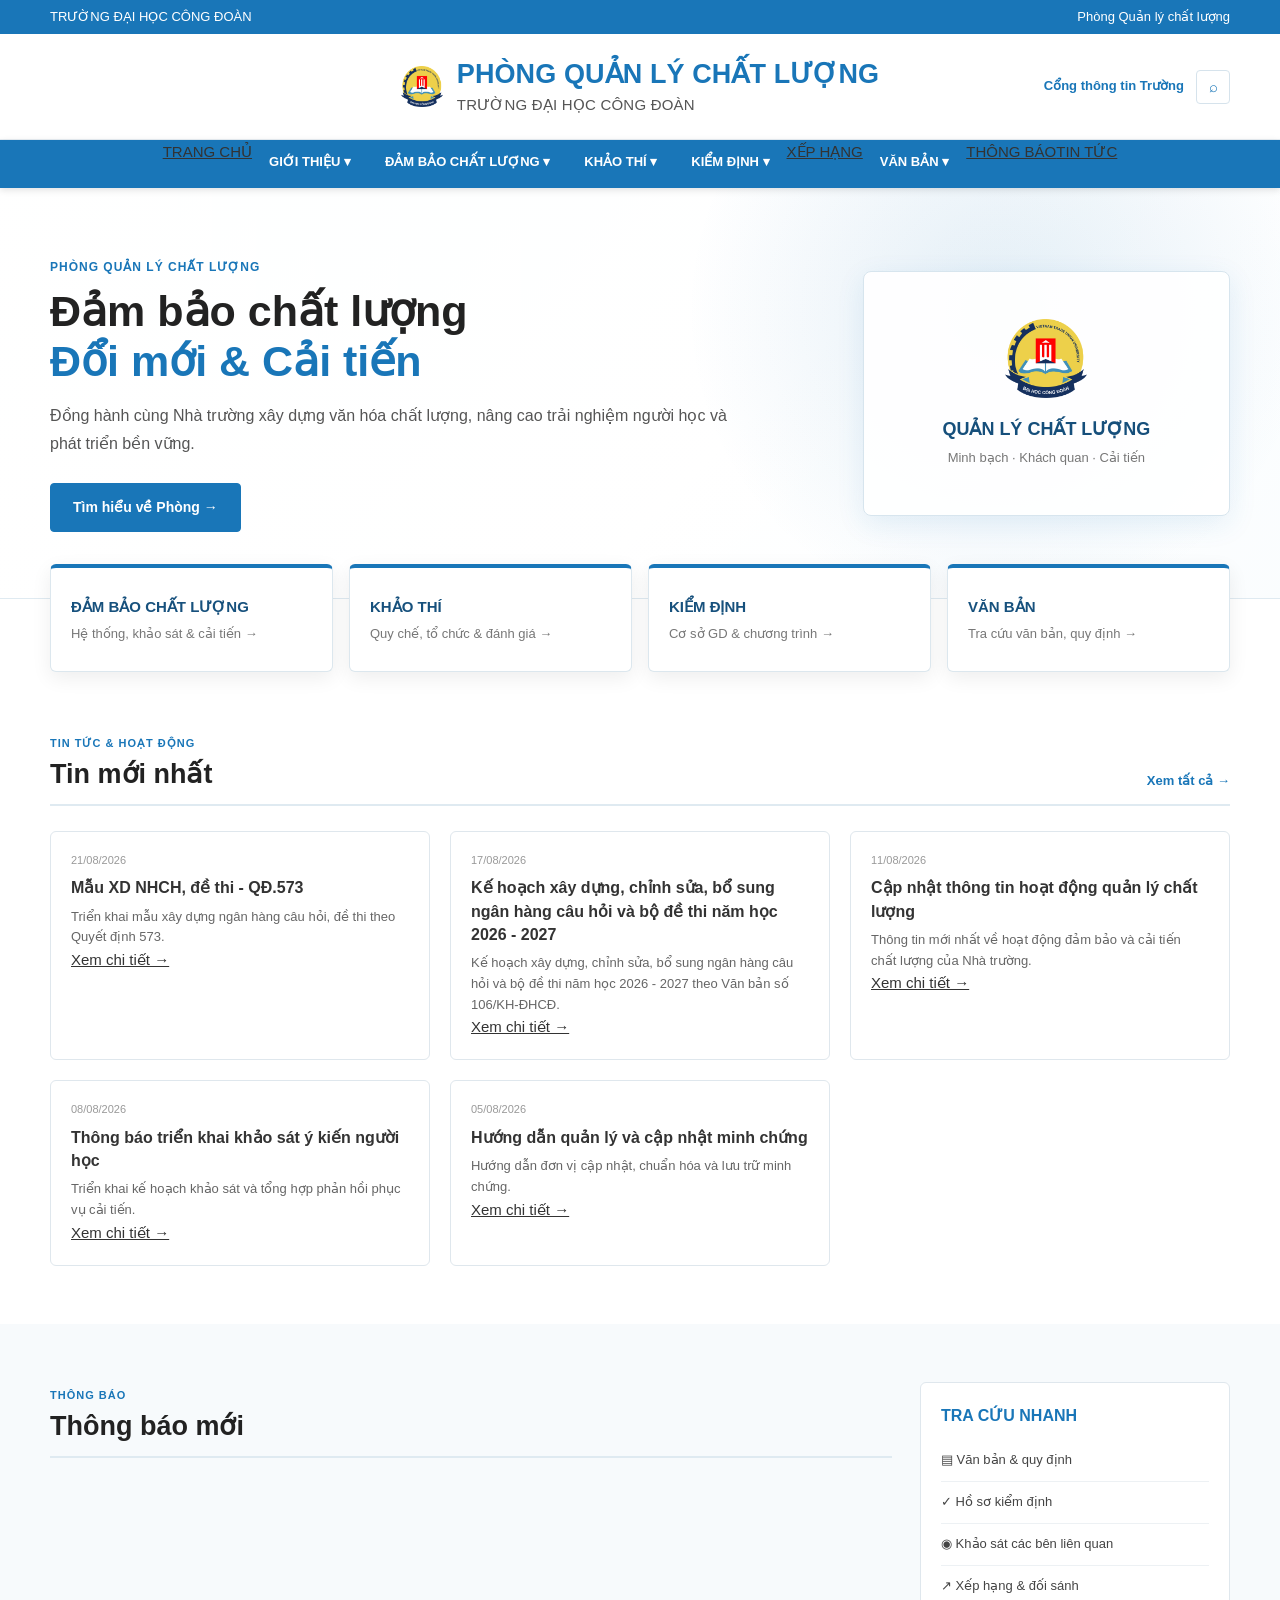
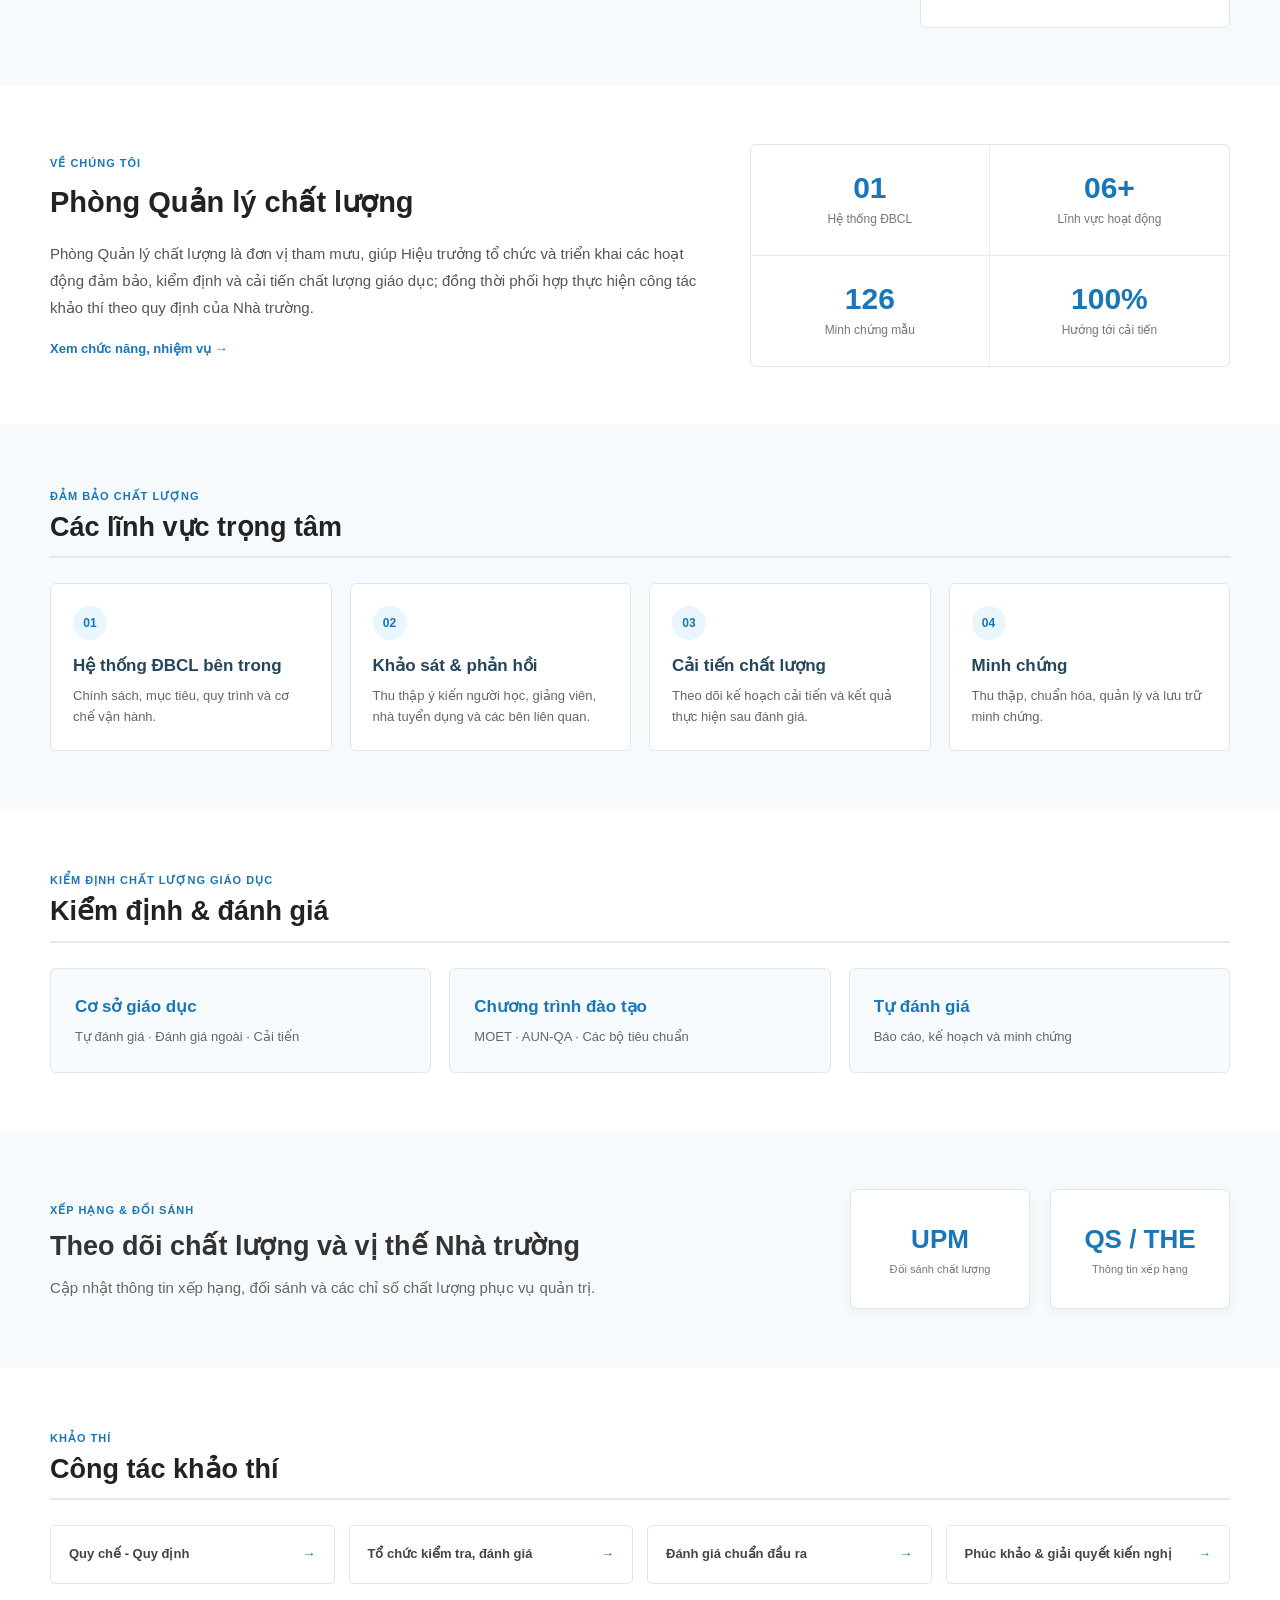
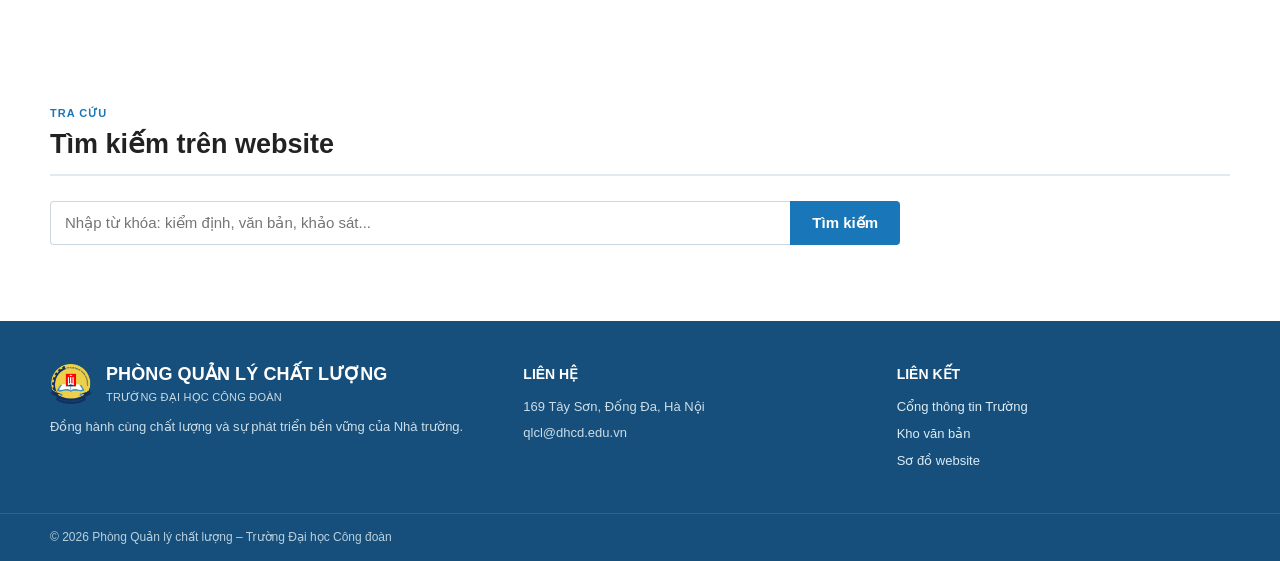
==== index.html @ c247c39a "Hoan thien giao dien QLCL" ====
<!DOCTYPE html>
<html lang="vi">
<head>
<meta charset="UTF-8">
<meta name="viewport" content="width=device-width,initial-scale=1.0">

<title>Phòng Quản lý chất lượng - Trường Đại học Công đoàn</title>

<link rel="stylesheet" href="style.css">
</head>

<body>

<!-- TOP BAR -->
<div class="topbar">
    <div class="container topbar-inner">
        <span>TRƯỜNG ĐẠI HỌC CÔNG ĐOÀN</span>
        <span>Phòng Quản lý chất lượng</span>
    </div>
</div>


<!-- HEADER -->
<header class="site-header">

    <div class="container header-inner">

        <a class="brand" href="index.html">

            <img
                class="brand-logo"
                src="assets/logo-truong-dai-hoc-cong-doan.webp"
                alt="Logo Trường Đại học Công đoàn"
            >

            <div class="brand-text">
                <strong>PHÒNG QUẢN LÝ CHẤT LƯỢNG</strong>
                <small>TRƯỜNG ĐẠI HỌC CÔNG ĐOÀN</small>
            </div>

        </a>

        <div class="header-tools">

            <a href="https://dhcd.edu.vn">
                Cổng thông tin Trường
            </a>

            <button id="searchBtn" aria-label="Tìm kiếm">
                ⌕
            </button>

        </div>

    </div>

</header>


<!-- MENU -->
<nav class="main-nav">

    <div class="container nav-inner">

        <a class="active" href="index.html">
            TRANG CHỦ
        </a>


        <div class="dropdown">

            <a>
                GIỚI THIỆU ▾
            </a>

            <div class="dropdown-menu">

                <a href="#gioi-thieu">
                    Giới thiệu chung
                </a>

                <a href="#gioi-thieu">
                    Chức năng, nhiệm vụ
                </a>

                <a href="#gioi-thieu">
                    Cơ cấu tổ chức
                </a>

            </div>

        </div>


        <div class="dropdown">

            <a>
                ĐẢM BẢO CHẤT LƯỢNG ▾
            </a>

            <div class="dropdown-menu">

                <a href="#dbcl">
                    Hệ thống ĐBCL bên trong
                </a>

                <a href="#dbcl">
                    Chính sách chất lượng
                </a>

                <a href="#dbcl">
                    Khảo sát
                </a>

                <a href="#dbcl">
                    Cải tiến chất lượng
                </a>

            </div>

        </div>


        <div class="dropdown">

            <a>
                KHẢO THÍ ▾
            </a>

            <div class="dropdown-menu">

                <a href="#khaothi">
                    Quy chế - Quy định
                </a>

                <a href="#khaothi">
                    Tổ chức thi
                </a>

                <a href="#khaothi">
                    Phúc khảo
                </a>

            </div>

        </div>


        <div class="dropdown">

            <a>
                KIỂM ĐỊNH ▾
            </a>

            <div class="dropdown-menu">

                <a href="#kiem-dinh">
                    Kiểm định cơ sở giáo dục
                </a>

                <a href="#kiem-dinh">
                    Kiểm định CTĐT
                </a>

                <a href="#kiem-dinh">
                    Tự đánh giá
                </a>

                <a href="#kiem-dinh">
                    Đánh giá ngoài
                </a>

            </div>

        </div>


        <a href="#xep-hang">
            XẾP HẠNG
        </a>


        <div class="dropdown">

            <a>
                VĂN BẢN ▾
            </a>

            <div class="dropdown-menu">

                <a href="van-ban.html">
                    Văn bản pháp luật
                </a>

                <a href="van-ban.html">
                    Quy định - Quy trình
                </a>

                <a href="van-ban.html">
                    Biểu mẫu - Hướng dẫn
                </a>

            </div>

        </div>


        <a href="#thong-bao">
            THÔNG BÁO
        </a>


        <a href="#tin-tuc">
            TIN TỨC
        </a>

    </div>

</nav>


<!-- HERO -->
<section class="hero">

    <div class="container hero-inner">

        <div>

            <div class="crumb">
                PHÒNG QUẢN LÝ CHẤT LƯỢNG
            </div>

            <h1>
                Đảm bảo chất lượng
                <br>
                <span>Đổi mới &amp; Cải tiến</span>
            </h1>

            <p>
                Đồng hành cùng Nhà trường xây dựng văn hóa chất lượng,
                nâng cao trải nghiệm người học và phát triển bền vững.
            </p>

            <a class="hero-btn" href="#gioi-thieu">
                Tìm hiểu về Phòng →
            </a>

        </div>


        <div class="hero-card">

            <img
                class="hero-logo"
                src="assets/logo-truong-dai-hoc-cong-doan.webp"
                alt="Logo Trường Đại học Công đoàn"
            >

            <b>
                QUẢN LÝ CHẤT LƯỢNG
            </b>

            <span>
                Minh bạch · Khách quan · Cải tiến
            </span>

        </div>

    </div>

</section>


<main>


<!-- QUICK LINKS -->
<section class="quick container">

    <a href="#dbcl">

        <b>
            ĐẢM BẢO CHẤT LƯỢNG
        </b>

        <span>
            Hệ thống, khảo sát & cải tiến →
        </span>

    </a>


    <a href="#khaothi">

        <b>
            KHẢO THÍ
        </b>

        <span>
            Quy chế, tổ chức & đánh giá →
        </span>

    </a>


    <a href="#kiem-dinh">

        <b>
            KIỂM ĐỊNH
        </b>

        <span>
            Cơ sở GD & chương trình →
        </span>

    </a>


    <a href="van-ban.html">

        <b>
            VĂN BẢN
        </b>

        <span>
            Tra cứu văn bản, quy định →
        </span>

    </a>

</section>


<!-- TIN TỨC -->
<section id="tin-tuc" class="section">

    <div class="container">

        <div class="section-title">

            <div>

                <span>
                    TIN TỨC & HOẠT ĐỘNG
                </span>

                <h2>
                    Tin mới nhất
                </h2>

            </div>

            <a href="#">
                Xem tất cả →
            </a>

        </div>


        <div class="news-grid" id="newsList"></div>

    </div>

</section>


<!-- THÔNG BÁO -->
<section id="thong-bao" class="section alt">

    <div class="container two-col">

        <div>

            <div class="section-title compact">

                <div>

                    <span>
                        THÔNG BÁO
                    </span>

                    <h2>
                        Thông báo mới
                    </h2>

                </div>

            </div>


            <div
                class="notice-list"
                id="noticeList">
            </div>

        </div>


        <aside class="side-box">

            <h3>
                TRA CỨU NHANH
            </h3>

            <a href="van-ban.html">
                ▤ Văn bản & quy định
            </a>

            <a href="#kiem-dinh">
                ✓ Hồ sơ kiểm định
            </a>

            <a href="#dbcl">
                ◉ Khảo sát các bên liên quan
            </a>

            <a href="#xep-hang">
                ↗ Xếp hạng & đối sánh
            </a>

        </aside>

    </div>

</section>


<!-- GIỚI THIỆU -->
<section id="gioi-thieu" class="section">

    <div class="container intro">

        <div>

            <span class="eyebrow">
                VỀ CHÚNG TÔI
            </span>

            <h2>
                Phòng Quản lý chất lượng
            </h2>

            <p>
                Phòng Quản lý chất lượng là đơn vị tham mưu,
                giúp Hiệu trưởng tổ chức và triển khai các hoạt động
                đảm bảo, kiểm định và cải tiến chất lượng giáo dục;
                đồng thời phối hợp thực hiện công tác khảo thí
                theo quy định của Nhà trường.
            </p>

            <a class="text-link" href="#">
                Xem chức năng, nhiệm vụ →
            </a>

        </div>


        <div class="stats">

            <div>
                <strong>01</strong>
                <span>Hệ thống ĐBCL</span>
            </div>

            <div>
                <strong>06+</strong>
                <span>Lĩnh vực hoạt động</span>
            </div>

            <div>
                <strong>126</strong>
                <span>Minh chứng mẫu</span>
            </div>

            <div>
                <strong>100%</strong>
                <span>Hướng tới cải tiến</span>
            </div>

        </div>

    </div>

</section>


<!-- ĐẢM BẢO CHẤT LƯỢNG -->
<section id="dbcl" class="section alt">

    <div class="container">

        <div class="section-title">

            <div>

                <span>
                    ĐẢM BẢO CHẤT LƯỢNG
                </span>

                <h2>
                    Các lĩnh vực trọng tâm
                </h2>

            </div>

        </div>


        <div class="cards">

            <article>

                <i>01</i>

                <h3>
                    Hệ thống ĐBCL bên trong
                </h3>

                <p>
                    Chính sách, mục tiêu, quy trình
                    và cơ chế vận hành.
                </p>

            </article>


            <article>

                <i>02</i>

                <h3>
                    Khảo sát & phản hồi
                </h3>

                <p>
                    Thu thập ý kiến người học,
                    giảng viên, nhà tuyển dụng
                    và các bên liên quan.
                </p>

            </article>


            <article>

                <i>03</i>

                <h3>
                    Cải tiến chất lượng
                </h3>

                <p>
                    Theo dõi kế hoạch cải tiến
                    và kết quả thực hiện sau đánh giá.
                </p>

            </article>


            <article>

                <i>04</i>

                <h3>
                    Minh chứng
                </h3>

                <p>
                    Thu thập, chuẩn hóa, quản lý
                    và lưu trữ minh chứng.
                </p>

            </article>

        </div>

    </div>

</section>


<!-- KIỂM ĐỊNH -->
<section id="kiem-dinh" class="section">

    <div class="container">

        <div class="section-title">

            <div>

                <span>
                    KIỂM ĐỊNH CHẤT LƯỢNG GIÁO DỤC
                </span>

                <h2>
                    Kiểm định & đánh giá
                </h2>

            </div>

        </div>


        <div class="accredit">

            <a>

                <b>
                    Cơ sở giáo dục
                </b>

                <span>
                    Tự đánh giá · Đánh giá ngoài · Cải tiến
                </span>

            </a>


            <a>

                <b>
                    Chương trình đào tạo
                </b>

                <span>
                    MOET · AUN-QA · Các bộ tiêu chuẩn
                </span>

            </a>


            <a>

                <b>
                    Tự đánh giá
                </b>

                <span>
                    Báo cáo, kế hoạch và minh chứng
                </span>

            </a>

        </div>

    </div>

</section>


<!-- XẾP HẠNG -->
<section id="xep-hang" class="section alt">

    <div class="container ranking">

        <div>

            <span>
                XẾP HẠNG & ĐỐI SÁNH
            </span>

            <h2>
                Theo dõi chất lượng và vị thế Nhà trường
            </h2>

            <p>
                Cập nhật thông tin xếp hạng, đối sánh
                và các chỉ số chất lượng phục vụ quản trị.
            </p>

        </div>


        <div class="rank-box">

            <strong>
                UPM
            </strong>

            <span>
                Đối sánh chất lượng
            </span>

        </div>


        <div class="rank-box">

            <strong>
                QS / THE
            </strong>

            <span>
                Thông tin xếp hạng
            </span>

        </div>

    </div>

</section>


<!-- KHẢO THÍ -->
<section id="khaothi" class="section">

    <div class="container">

        <div class="section-title">

            <div>

                <span>
                    KHẢO THÍ
                </span>

                <h2>
                    Công tác khảo thí
                </h2>

            </div>

        </div>


        <div class="exam-grid">

            <a>
                Quy chế - Quy định
                <b>→</b>
            </a>

            <a>
                Tổ chức kiểm tra, đánh giá
                <b>→</b>
            </a>

            <a>
                Đánh giá chuẩn đầu ra
                <b>→</b>
            </a>

            <a>
                Phúc khảo & giải quyết kiến nghị
                <b>→</b>
            </a>

        </div>

    </div>

</section>


<!-- TÌM KIẾM -->
<section class="section search-area">

    <div class="container">

        <div class="section-title">

            <div>

                <span>
                    TRA CỨU
                </span>

                <h2>
                    Tìm kiếm trên website
                </h2>

            </div>

        </div>


        <div class="search-box">

            <input
                id="searchInput"
                placeholder="Nhập từ khóa: kiểm định, văn bản, khảo sát..."
            >

            <button id="doSearch">
                Tìm kiếm
            </button>

        </div>


        <div id="searchResults"></div>

    </div>

</section>


</main>


<!-- FOOTER -->
<footer>

    <div class="container footer-grid">

        <div>

            <div class="brand footer-brand">

                <img
                    class="brand-logo"
                    src="assets/logo-truong-dai-hoc-cong-doan.webp"
                    alt="Logo Trường Đại học Công đoàn"
                >

                <div class="brand-text">

                    <strong>
                        PHÒNG QUẢN LÝ CHẤT LƯỢNG
                    </strong>

                    <small>
                        TRƯỜNG ĐẠI HỌC CÔNG ĐOÀN
                    </small>

                </div>

            </div>

            <p>
                Đồng hành cùng chất lượng và sự phát triển
                bền vững của Nhà trường.
            </p>

        </div>


        <div>

            <h4>
                LIÊN HỆ
            </h4>

            <p>
                169 Tây Sơn, Đống Đa, Hà Nội
            </p>

            <p>
                qlcl@dhcd.edu.vn
            </p>

        </div>


        <div>

            <h4>
                LIÊN KẾT
            </h4>

            <a href="https://dhcd.edu.vn">
                Cổng thông tin Trường
            </a>

            <a href="van-ban.html">
                Kho văn bản
            </a>

            <a href="#">
                Sơ đồ website
            </a>

        </div>

    </div>


    <div class="copyright">

        <div class="container">

            © 2026 Phòng Quản lý chất lượng –
            Trường Đại học Công đoàn

        </div>

    </div>

</footer>


<script src="script.js"></script>

</body>
</html>
---- style.css ----
*{
    box-sizing:border-box;
}

html{
    scroll-behavior:smooth;
}

body{
    margin:0;
    font-family:Arial,Helvetica,sans-serif;
    color:#333;
    background:#fff;
    line-height:1.6;
    font-size:15px;
}

img{
    max-width:100%;
}

a{
    color:inherit;
}

button,
input{
    font:inherit;
}

.container{
    width:min(1180px,calc(100% - 36px));
    margin:0 auto;
}


/* ================= TOP BAR ================= */

.topbar{
    background:#1976b8;
    color:#fff;
    font-size:13px;
}

.topbar-inner{
    min-height:34px;
    display:flex;
    align-items:center;
    justify-content:space-between;
    gap:20px;
}

.topbar span{
    font-weight:500;
}


/* ================= HEADER ================= */

.site-header{
    background:#fff;
    border-bottom:1px solid #e8eef3;
}

.header-inner{
    min-height:105px;
    display:flex;
    align-items:center;
    justify-content:center;
    position:relative;
}


/* LOGO + TÊN PHÒNG Ở GIỮA */

.brand{
    display:flex;
    align-items:center;
    justify-content:center;
    gap:14px;
    text-decoration:none;
    color:inherit;
}

.brand-logo{
    width:42px;
    height:42px;
    max-width:42px;
    max-height:42px;
    object-fit:contain;
    display:block;
    flex:0 0 42px;
}

.brand-text{
    display:flex;
    flex-direction:column;
    align-items:flex-start;
}

.brand strong{
    color:#1976b8;
    font-size:27px;
    line-height:1.15;
    font-weight:700;
    letter-spacing:.1px;
}

.brand small{
    color:#555;
    font-size:15px;
    line-height:1.3;
    margin-top:5px;
    letter-spacing:.2px;
}


/* CÔNG CỤ BÊN PHẢI */

.header-tools{
    position:absolute;
    right:0;
    top:50%;
    transform:translateY(-50%);
    display:flex;
    align-items:center;
    gap:12px;
}

.header-tools a{
    color:#1976b8;
    text-decoration:none;
    font-size:13px;
    font-weight:600;
}

.header-tools a:hover{
    text-decoration:underline;
}

#searchBtn{
    width:34px;
    height:34px;
    border:1px solid #d6e3ec;
    background:#fff;
    color:#1976b8;
    border-radius:4px;
    cursor:pointer;
}


/* ================= MENU ================= */

.main-nav{
    background:#1976b8;
    position:sticky;
    top:0;
    z-index:1000;
    box-shadow:0 2px 7px rgba(0,0,0,.12);
}

.nav-inner{
    display:flex;
    align-items:stretch;
    justify-content:center;
    overflow:visible;
}

.main-nav>a,
.dropdown>a{
    min-height:48px;
    padding:0 17px;
    display:flex;
    align-items:center;
    justify-content:center;
    color:#fff;
    text-decoration:none;
    font-size:13px;
    font-weight:700;
    white-space:nowrap;
    border-bottom:3px solid transparent;
    cursor:pointer;
}

.main-nav>a:hover,
.main-nav>a.active,
.dropdown>a:hover{
    background:#1565a8;
    border-bottom-color:#9bdcff;
}


/* DROPDOWN */

.dropdown{
    position:relative;
}

.dropdown-menu{
    display:none;
    position:absolute;
    top:48px;
    left:0;
    min-width:220px;
    background:#fff;
    border:1px solid #dfe8ef;
    box-shadow:0 8px 18px rgba(0,0,0,.12);
    z-index:1100;
}

.dropdown:hover .dropdown-menu{
    display:block;
}

.dropdown-menu a{
    display:block;
    padding:10px 14px;
    color:#333;
    text-decoration:none;
    font-size:13px;
    background:#fff;
    white-space:nowrap;
}

.dropdown-menu a:hover{
    background:#eef7fc;
    color:#1976b8;
}


/* ================= HERO ================= */

.hero{
    position:relative;
    overflow:hidden;
    background:
        linear-gradient(
            135deg,
            #f4fbff 0%,
            #fff 58%,
            #eef8fd 100%
        );
    border-bottom:1px solid #dfeaf1;
}

.hero:before{
    content:"";
    position:absolute;
    inset:0;

    background:
        radial-gradient(
            circle at 78% 30%,
            rgba(25,118,184,.12),
            transparent 30%
        ),
        linear-gradient(
            90deg,
            rgba(255,255,255,.98),
            rgba(255,255,255,.72)
        );

    pointer-events:none;
}

.hero-inner{
    position:relative;
    z-index:1;

    min-height:410px;

    display:grid;
    grid-template-columns:1.35fr .65fr;

    align-items:center;

    gap:50px;

    padding:60px 0;
}

.crumb{
    display:inline-block;
    color:#1976b8;
    font-size:12px;
    font-weight:700;
    letter-spacing:1px;
    margin-bottom:8px;
}

.hero h1{
    margin:0 0 15px;
    color:#222;
    font-size:43px;
    line-height:1.18;
    font-weight:700;
}

.hero h1 span{
    color:#1976b8;
}

.hero p{
    max-width:690px;
    margin:0;
    color:#555;
    font-size:16px;
    line-height:1.75;
}

.hero-btn{
    display:inline-block;
    margin-top:25px;
    padding:12px 22px;

    background:#1976b8;
    color:#fff;

    text-decoration:none;

    border:1px solid #1976b8;
    border-radius:4px;

    font-size:14px;
    font-weight:700;

    transition:.2s;
}

.hero-btn:hover{
    background:#1565a8;
    transform:translateY(-1px);
}


/* HERO LOGO */

.hero-card{
    display:flex;
    flex-direction:column;
    align-items:center;
    justify-content:center;

    text-align:center;

    background:rgba(255,255,255,.94);

    border:1px solid #d7e5ee;

    border-radius:8px;

    padding:35px 25px;

    min-height:245px;

    box-shadow:
        0 8px 28px rgba(25,118,184,.10);
}

.hero-logo{
    width:82px;
    height:82px;

    object-fit:contain;

    margin-bottom:15px;
}

.hero-card b{
    color:#164f7b;
    font-size:18px;
}

.hero-card span{
    margin-top:4px;
    color:#777;
    font-size:13px;
}


/* ================= QUICK LINKS ================= */

.quick{
    display:grid;
    grid-template-columns:repeat(4,1fr);

    gap:16px;

    position:relative;

    margin-top:-35px;

    z-index:5;
}

.quick>a{
    display:flex;
    flex-direction:column;
    justify-content:center;

    min-height:108px;

    padding:20px;

    background:#fff;

    border:1px solid #dce7ee;

    border-top:4px solid #1976b8;

    border-radius:6px;

    text-decoration:none;

    box-shadow:
        0 6px 20px rgba(0,0,0,.07);

    transition:.2s;
}

.quick>a:hover{
    transform:translateY(-3px);

    box-shadow:
        0 10px 24px rgba(0,0,0,.1);
}

.quick b{
    color:#17517d;
    font-size:15px;
}

.quick span{
    margin-top:5px;
    color:#777;
    font-size:13px;
}


/* ================= SECTION ================= */

.section{
    padding:58px 0;
    background:#fff;
}

.section.alt{
    background:#f7fafc;
}

.section-title{
    display:flex;
    align-items:flex-end;
    justify-content:space-between;

    gap:20px;

    margin-bottom:25px;

    padding-bottom:12px;

    border-bottom:2px solid #dfeaf1;
}

.section-title>div>span{
    color:#1976b8;

    font-size:11px;

    font-weight:700;

    letter-spacing:1px;
}

.section-title h2{
    margin:4px 0 0;

    color:#222;

    font-size:27px;

    line-height:1.25;
}

.section-title>a{
    color:#1976b8;

    text-decoration:none;

    font-size:13px;

    font-weight:700;
}

.section-title>a:hover{
    text-decoration:underline;
}


/* ================= NEWS ================= */

.news-grid{
    display:grid;

    grid-template-columns:repeat(3,1fr);

    gap:20px;
}

.news-card,
.card{
    background:#fff;

    border:1px solid #dfe7ed;

    border-radius:6px;

    padding:20px;

    transition:.2s;
}

.news-card:hover,
.card:hover{
    transform:translateY(-3px);

    box-shadow:
        0 8px 20px rgba(0,0,0,.08);

    border-color:#b8d7e9;
}

.card-date{
    color:#999;
    font-size:11px;
}

.card h3{
    margin:7px 0;

    color:#333;

    font-size:16px;

    line-height:1.45;
}

.card h3 a{
    color:inherit;
    text-decoration:none;
}

.card h3 a:hover{
    color:#1976b8;
}

.card p{
    margin:0;

    color:#666;

    font-size:13px;
}


/* ================= NOTICE ================= */

.two-col{
    display:grid;

    grid-template-columns:1fr 310px;

    gap:28px;
}

.notice-list{
    display:flex;
    flex-direction:column;
    gap:10px;
}

.notice-list>*{
    background:#fff;

    border:1px solid #dfe7ed;

    border-left:4px solid #1976b8;

    border-radius:4px;

    padding:14px 16px;
}

.side-box{
    background:#fff;

    border:1px solid #dfe7ed;

    border-radius:6px;

    padding:20px;

    height:max-content;
}

.side-box h3{
    margin:0 0 12px;

    color:#1976b8;

    font-size:16px;
}

.side-box a{
    display:block;

    padding:10px 0;

    border-bottom:1px solid #edf1f4;

    text-decoration:none;

    color:#444;

    font-size:13px;
}

.side-box a:last-child{
    border-bottom:0;
}

.side-box a:hover{
    color:#1976b8;
}


/* ================= INTRO ================= */

.intro{
    display:grid;

    grid-template-columns:1.15fr .85fr;

    gap:50px;

    align-items:center;
}

.eyebrow{
    color:#1976b8;

    font-size:11px;

    font-weight:700;

    letter-spacing:1px;
}

.intro h2{
    margin:5px 0 12px;

    font-size:29px;

    color:#222;
}

.intro p{
    color:#555;

    line-height:1.8;
}

.text-link{
    color:#1976b8;

    text-decoration:none;

    font-weight:700;

    font-size:13px;
}


/* ================= STATS ================= */

.stats{
    display:grid;

    grid-template-columns:repeat(2,1fr);

    border:1px solid #dfe7ed;

    border-radius:6px;

    overflow:hidden;

    background:#fff;
}

.stats>div{
    padding:25px 15px;

    text-align:center;

    border-right:1px solid #e6edf2;

    border-bottom:1px solid #e6edf2;
}

.stats>div:nth-child(2n){
    border-right:0;
}

.stats>div:nth-last-child(-n+2){
    border-bottom:0;
}

.stats strong{
    display:block;

    color:#1976b8;

    font-size:30px;

    line-height:1.2;
}

.stats span{
    color:#777;

    font-size:12px;
}


/* ================= QUALITY CARDS ================= */

.cards{
    display:grid;

    grid-template-columns:repeat(4,1fr);

    gap:18px;
}

.cards article{
    background:#fff;

    border:1px solid #dfe7ed;

    border-radius:6px;

    padding:22px;

    transition:.2s;
}

.cards article:hover{
    transform:translateY(-3px);

    box-shadow:
        0 8px 20px rgba(0,0,0,.07);
}

.cards i{
    display:grid;

    place-items:center;

    width:34px;
    height:34px;

    background:#eaf6fd;

    color:#1976b8;

    border-radius:50%;

    font-style:normal;

    font-size:12px;

    font-weight:700;
}

.cards h3{
    font-size:17px;

    line-height:1.35;

    color:#24465d;

    margin:15px 0 8px;
}

.cards p{
    margin:0;

    color:#666;

    font-size:13px;
}


/* ================= ACCREDITATION ================= */

.accredit{
    display:grid;

    grid-template-columns:repeat(3,1fr);

    gap:18px;
}

.accredit a{
    display:flex;

    flex-direction:column;

    padding:24px;

    background:#f8fbfd;

    border:1px solid #dce7ee;

    border-radius:6px;

    text-decoration:none;
}

.accredit b{
    color:#1976b8;

    font-size:17px;
}

.accredit span{
    margin-top:7px;

    color:#666;

    font-size:13px;
}

.accredit a:hover{
    background:#eef8fd;

    border-color:#9ccbe5;
}


/* ================= RANKING ================= */

.ranking{
    display:grid;

    grid-template-columns:1fr 180px 180px;

    align-items:center;

    gap:20px;
}

.ranking>div:first-child span{
    color:#1976b8;

    font-size:11px;

    font-weight:700;

    letter-spacing:1px;
}

.ranking h2{
    margin:4px 0 8px;

    font-size:27px;
}

.ranking p{
    margin:0;

    color:#666;
}

.rank-box{
    min-height:120px;

    display:flex;

    flex-direction:column;

    justify-content:center;

    align-items:center;

    background:#fff;

    border:1px solid #dce7ee;

    border-radius:6px;

    box-shadow:
        0 4px 12px rgba(0,0,0,.04);
}

.rank-box strong{
    font-size:26px;

    color:#1976b8;
}

.rank-box span{
    color:#777;

    font-size:11px;
}


/* ================= EXAM ================= */

.exam-grid{
    display:grid;

    grid-template-columns:repeat(4,1fr);

    gap:14px;
}

.exam-grid a{
    display:flex;

    justify-content:space-between;

    align-items:center;

    padding:18px;

    background:#fff;

    border:1px solid #dfe7ed;

    border-radius:5px;

    color:#444;

    text-decoration:none;

    font-size:13px;

    font-weight:600;
}

.exam-grid a:hover{
    color:#1976b8;

    border-color:#a8d1e7;

    background:#f8fcff;
}

.exam-grid b{
    color:#1976b8;
}


/* ================= SEARCH ================= */

.search-box{
    display:flex;

    max-width:850px;
}

.search-box input{
    flex:1;

    height:44px;

    padding:0 14px;

    border:1px solid #cbd8e1;

    border-right:0;

    border-radius:4px 0 0 4px;

    outline:0;
}

.search-box input:focus{
    border-color:#1976b8;
}

.search-box button{
    height:44px;

    padding:0 22px;

    border:0;

    background:#1976b8;

    color:#fff;

    border-radius:0 4px 4px 0;

    cursor:pointer;

    font-weight:700;
}

.search-box button:hover{
    background:#1565a8;
}

#searchResults{
    margin-top:18px;
}


/* ================= FOOTER ================= */

footer{
    background:#164f7b;

    color:#dcebf4;

    padding:42px 0 0;
}

.footer-grid{
    display:grid;

    grid-template-columns:1.3fr 1fr 1fr;

    gap:40px;
}

.footer-brand{
    justify-content:flex-start;

    margin-bottom:12px;
}

.footer-brand .brand-logo{
    width:42px;

    height:42px;

    flex-basis:42px;
}

.footer-brand strong{
    color:#fff;

    font-size:18px;
}

.footer-brand small{
    color:#c9dbe7;

    font-size:11px;
}

footer p{
    margin:5px 0;

    color:#cbdde8;

    font-size:13px;
}

.footer-grid h4{
    margin:0 0 12px;

    color:#fff;

    font-size:14px;
}

.footer-grid a{
    display:block;

    margin:6px 0;

    color:#dcebf4;

    text-decoration:none;

    font-size:13px;
}

.footer-grid a:hover{
    color:#fff;

    text-decoration:underline;
}

.copyright{
    margin-top:35px;

    padding:14px 0;

    border-top:1px solid rgba(255,255,255,.12);

    color:#b8d0de;

    font-size:12px;
}


/* ================= RESPONSIVE ================= */

@media(max-width:1050px){

    .main-nav>a,
    .dropdown>a{
        padding:0 11px;

        font-size:12px;
    }

    .header-tools{
        display:none;
    }

    .hero-inner{
        grid-template-columns:1fr .55fr;

        gap:25px;
    }

    .cards{
        grid-template-columns:repeat(2,1fr);
    }

    .exam-grid{
        grid-template-columns:repeat(2,1fr);
    }
}


@media(max-width:800px){

    .container{
        width:min(100% - 24px,680px);
    }

    .topbar-inner{
        justify-content:center;
    }

    .topbar-inner span:last-child{
        display:none;
    }

    .header-inner{
        min-height:88px;
    }

    .brand-logo{
        width:38px;

        height:38px;

        flex-basis:38px;
    }

    .brand strong{
        font-size:20px;
    }

    .brand small{
        font-size:12px;
    }

    .main-nav{
        position:relative;
    }

    .nav-inner{
        justify-content:flex-start;

        overflow-x:auto;
    }

    .main-nav>a,
    .dropdown>a{
        min-height:44px;

        padding:0 12px;

        font-size:11px;
    }

    .dropdown-menu{
        position:fixed;

        top:auto;
    }

    .hero-inner{
        grid-template-columns:1fr;

        min-height:0;

        padding:42px 0;
    }

    .hero h1{
        font-size:34px;
    }

    .hero-card{
        min-height:200px;
    }

    .quick{
        grid-template-columns:repeat(2,1fr);

        margin-top:-18px;
    }

    .news-grid{
        grid-template-columns:1fr;
    }

    .two-col,
    .intro{
        grid-template-columns:1fr;
    }

    .accredit{
        grid-template-columns:1fr;
    }

    .ranking{
        grid-template-columns:1fr 1fr;
    }

    .ranking>div:first-child{
        grid-column:1/-1;
    }

    .footer-grid{
        grid-template-columns:1fr;
    }
}


@media(max-width:520px){

    .container{
        width:calc(100% - 20px);
    }

    .header-inner{
        min-height:78px;
    }

    .brand{
        gap:9px;
    }

    .brand-logo{
        width:32px;

        height:32px;

        flex-basis:32px;
    }

    .brand strong{
        font-size:16px;
    }

    .brand small{
        font-size:10px;

        margin-top:2px;
    }

    .hero h1{
        font-size:28px;
    }

    .hero p{
        font-size:14px;
    }

    .hero-logo{
        width:68px;

        height:68px;
    }

    .quick{
        grid-template-columns:1fr;
    }

    .section{
        padding:42px 0;
    }

    .section-title{
        display:block;
    }

    .section-title>a{
        display:inline-block;

        margin-top:8px;
    }

    .cards,
    .exam-grid{
        grid-template-columns:1fr;
    }

    .ranking{
        grid-template-columns:1fr;
    }

    .rank-box{
        min-height:90px;
    }

    .stats strong{
        font-size:25px;
    }
}
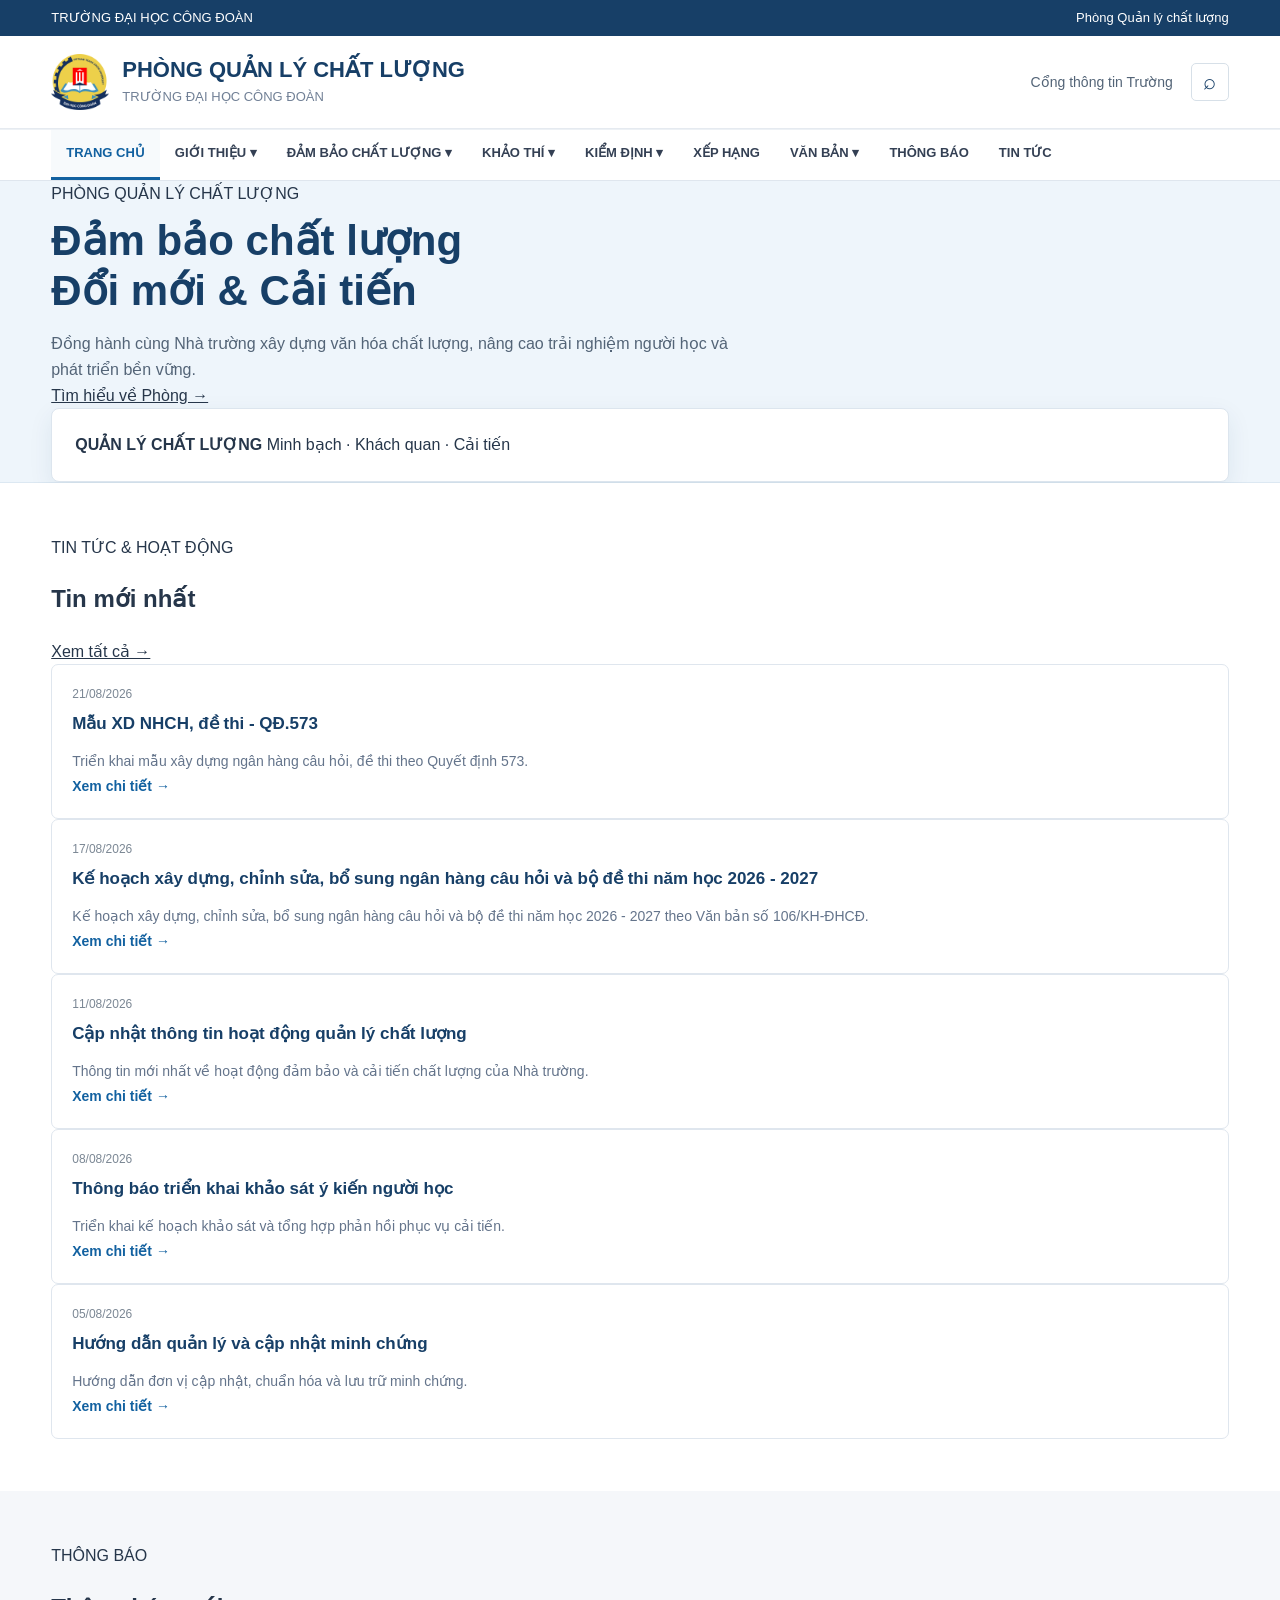
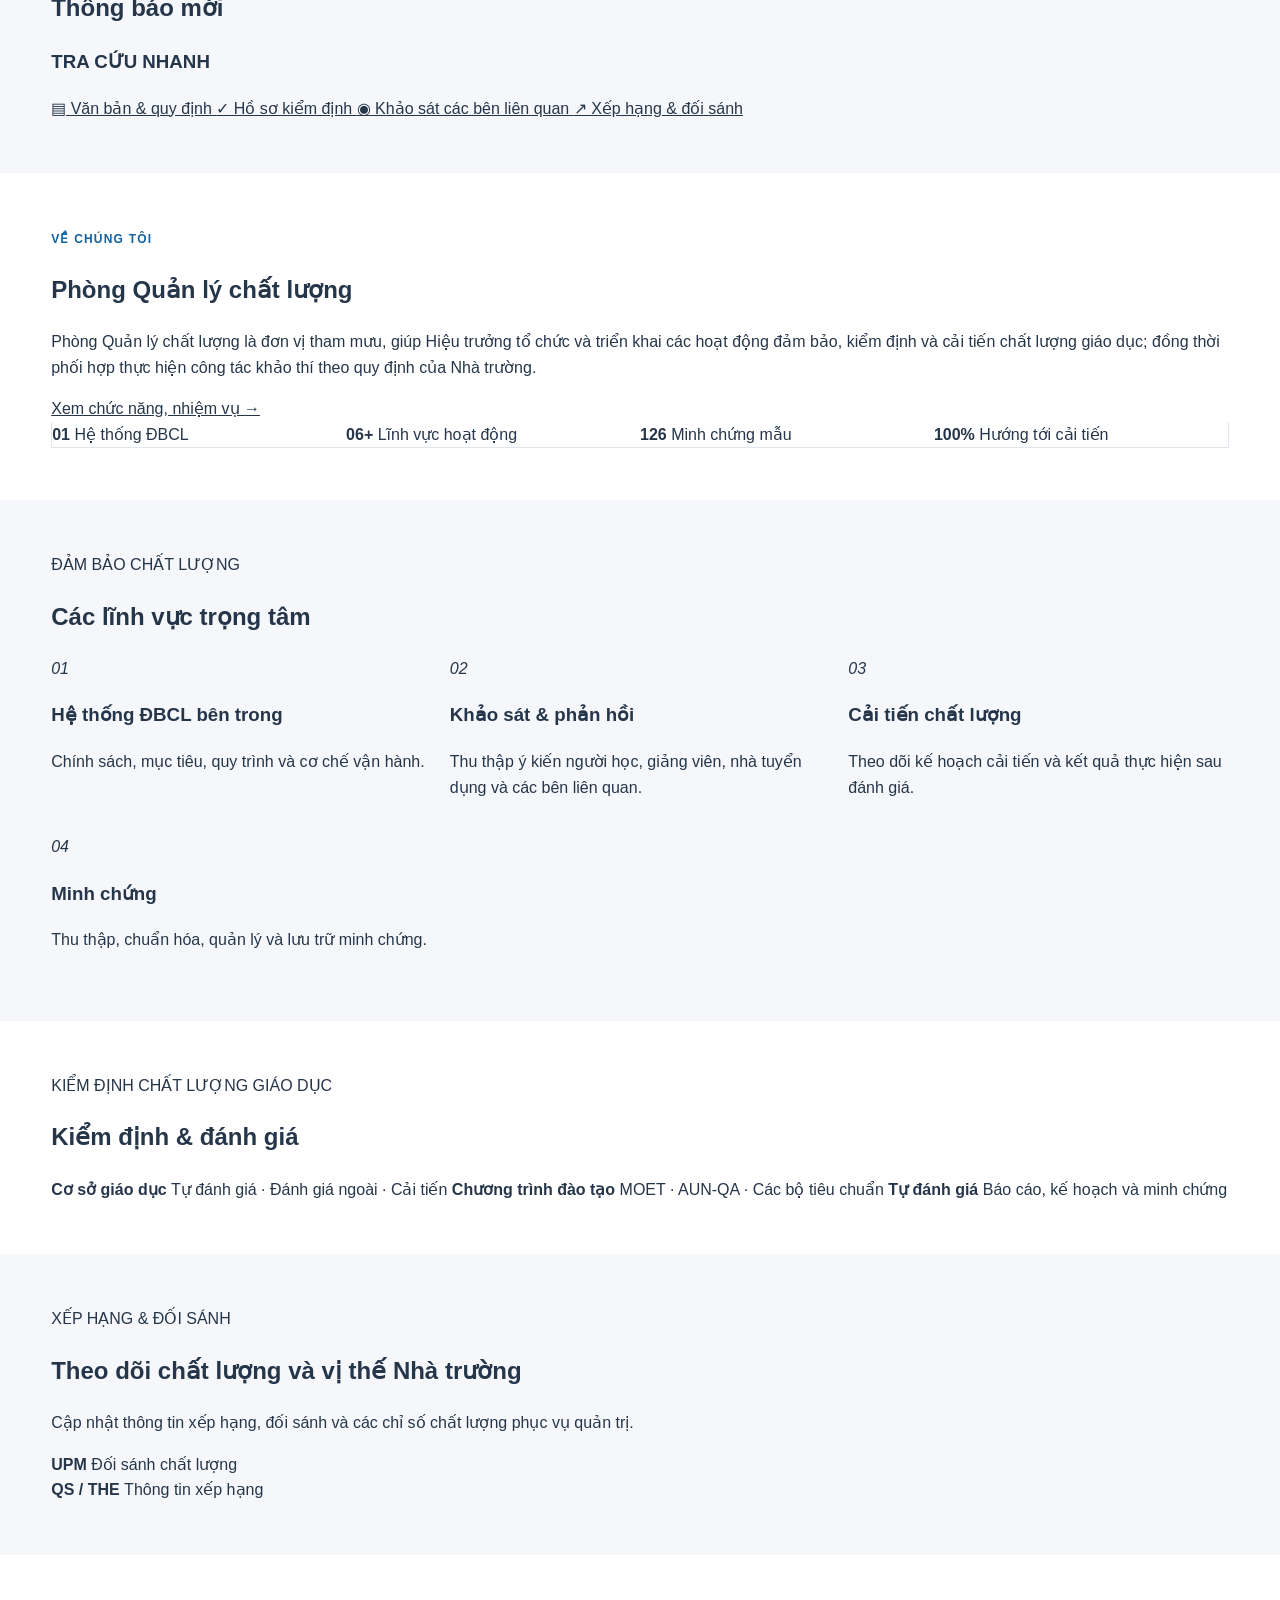
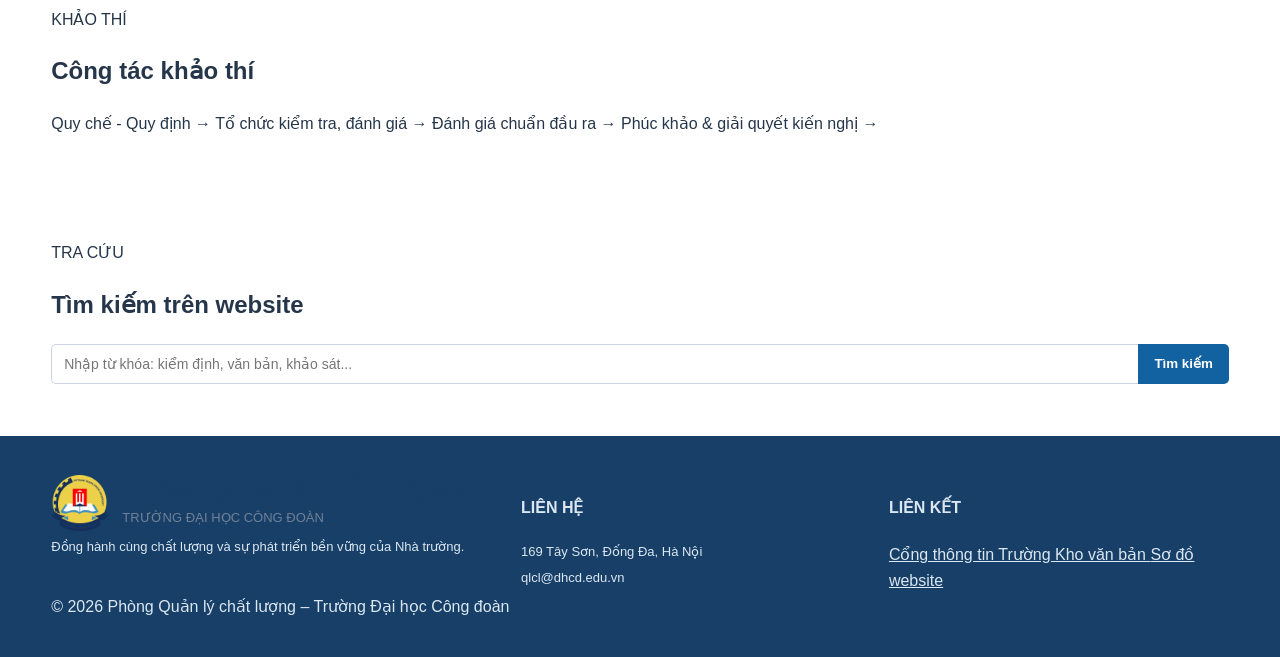
==== commit 073a4966: "Update index.html" ====
--- a/index.html
+++ b/index.html
@@ -272,65 +272,6 @@
 
 
 <main>
-
-
-<!-- QUICK LINKS -->
-<section class="quick container">
-
-    <a href="#dbcl">
-
-        <b>
-            ĐẢM BẢO CHẤT LƯỢNG
-        </b>
-
-        <span>
-            Hệ thống, khảo sát & cải tiến →
-        </span>
-
-    </a>
-
-
-    <a href="#khaothi">
-
-        <b>
-            KHẢO THÍ
-        </b>
-
-        <span>
-            Quy chế, tổ chức & đánh giá →
-        </span>
-
-    </a>
-
-
-    <a href="#kiem-dinh">
-
-        <b>
-            KIỂM ĐỊNH
-        </b>
-
-        <span>
-            Cơ sở GD & chương trình →
-        </span>
-
-    </a>
-
-
-    <a href="van-ban.html">
-
-        <b>
-            VĂN BẢN
-        </b>
-
-        <span>
-            Tra cứu văn bản, quy định →
-        </span>
-
-    </a>
-
-</section>
-
-
 <!-- TIN TỨC -->
 <section id="tin-tuc" class="section">
 
@@ -892,4 +833,4 @@
 <script src="script.js"></script>
 
 </body>
-</html>+</html>
--- a/style.css
+++ b/style.css
@@ -1,1331 +1,993 @@
-*{
-    box-sizing:border-box;
-}
-
-html{
-    scroll-behavior:smooth;
-}
-
-body{
-    margin:0;
-    font-family:Arial,Helvetica,sans-serif;
-    color:#333;
-    background:#fff;
-    line-height:1.6;
-    font-size:15px;
-}
-
-img{
-    max-width:100%;
-}
-
-a{
-    color:inherit;
-}
-
-button,
-input{
-    font:inherit;
-}
-
-.container{
-    width:min(1180px,calc(100% - 36px));
-    margin:0 auto;
-}
-
-
-/* ================= TOP BAR ================= */
-
-.topbar{
-    background:#1976b8;
-    color:#fff;
-    font-size:13px;
-}
-
-.topbar-inner{
-    min-height:34px;
-    display:flex;
-    align-items:center;
-    justify-content:space-between;
-    gap:20px;
-}
-
-.topbar span{
-    font-weight:500;
-}
-
-
-/* ================= HEADER ================= */
-
-.site-header{
-    background:#fff;
-    border-bottom:1px solid #e8eef3;
-}
-
-.header-inner{
-    min-height:105px;
-    display:flex;
-    align-items:center;
-    justify-content:center;
-    position:relative;
-}
-
-
-/* LOGO + TÊN PHÒNG Ở GIỮA */
-
-.brand{
-    display:flex;
-    align-items:center;
-    justify-content:center;
-    gap:14px;
-    text-decoration:none;
-    color:inherit;
-}
-
-.brand-logo{
-    width:42px;
-    height:42px;
-    max-width:42px;
-    max-height:42px;
-    object-fit:contain;
-    display:block;
-    flex:0 0 42px;
-}
-
-.brand-text{
-    display:flex;
-    flex-direction:column;
-    align-items:flex-start;
-}
-
-.brand strong{
-    color:#1976b8;
-    font-size:27px;
-    line-height:1.15;
-    font-weight:700;
-    letter-spacing:.1px;
-}
-
-.brand small{
-    color:#555;
-    font-size:15px;
-    line-height:1.3;
-    margin-top:5px;
-    letter-spacing:.2px;
-}
-
-
-/* CÔNG CỤ BÊN PHẢI */
-
-.header-tools{
-    position:absolute;
-    right:0;
-    top:50%;
-    transform:translateY(-50%);
-    display:flex;
-    align-items:center;
-    gap:12px;
-}
-
-.header-tools a{
-    color:#1976b8;
-    text-decoration:none;
-    font-size:13px;
-    font-weight:600;
-}
-
-.header-tools a:hover{
-    text-decoration:underline;
-}
-
-#searchBtn{
-    width:34px;
-    height:34px;
-    border:1px solid #d6e3ec;
-    background:#fff;
-    color:#1976b8;
-    border-radius:4px;
-    cursor:pointer;
-}
-
-
-/* ================= MENU ================= */
-
-.main-nav{
-    background:#1976b8;
-    position:sticky;
-    top:0;
-    z-index:1000;
-    box-shadow:0 2px 7px rgba(0,0,0,.12);
-}
-
-.nav-inner{
-    display:flex;
-    align-items:stretch;
-    justify-content:center;
-    overflow:visible;
-}
-
-.main-nav>a,
-.dropdown>a{
-    min-height:48px;
-    padding:0 17px;
-    display:flex;
-    align-items:center;
-    justify-content:center;
-    color:#fff;
-    text-decoration:none;
-    font-size:13px;
-    font-weight:700;
-    white-space:nowrap;
-    border-bottom:3px solid transparent;
-    cursor:pointer;
-}
-
-.main-nav>a:hover,
-.main-nav>a.active,
-.dropdown>a:hover{
-    background:#1565a8;
-    border-bottom-color:#9bdcff;
-}
-
+
+/* =========================================================
+   PHÒNG QUẢN LÝ CHẤT LƯỢNG
+   GIAO DIỆN MỚI - SẠCH, DỄ NHÌN, DỄ CHỈNH SỬA
+   ========================================================= */
+
+* {
+    box-sizing: border-box;
+}
+
+html {
+    scroll-behavior: smooth;
+}
+
+body {
+    margin: 0;
+    font-family: Arial, sans-serif;
+    font-size: 16px;
+    line-height: 1.6;
+    color: #26364a;
+    background: #f5f7fa;
+}
+
+a {
+    color: inherit;
+}
+
+img {
+    max-width: 100%;
+    display: block;
+}
+
+.container {
+    width: 92%;
+    max-width: 1180px;
+    margin: 0 auto;
+}
+
+/* =========================
+   TOPBAR
+   ========================= */
+
+.topbar {
+    background: #173f67;
+    color: #fff;
+    font-size: 13px;
+}
+
+.topbar-inner {
+    min-height: 36px;
+    display: flex;
+    align-items: center;
+    justify-content: space-between;
+}
+
+/* =========================
+   HEADER
+   ========================= */
+
+.site-header {
+    background: #fff;
+}
+
+.header-main {
+    min-height: 92px;
+    display: flex;
+    align-items: center;
+    justify-content: space-between;
+}
+
+.brand {
+    display: flex;
+    align-items: center;
+    gap: 12px;
+    text-decoration: none;
+}
+
+.brand-logo {
+    width: 58px;
+    height: 58px;
+    object-fit: contain;
+}
+
+.brand-text {
+    display: flex;
+    flex-direction: column;
+}
+
+.brand-title {
+    color: #173f67;
+    font-size: 22px;
+    font-weight: 700;
+    line-height: 1.25;
+}
+
+.brand-subtitle {
+    margin-top: 3px;
+    color: #718096;
+    font-size: 13px;
+}
+
+/* =========================
+   MENU
+   ========================= */
+
+.nav {
+    background: #fff;
+    border-top: 1px solid #edf1f5;
+    border-bottom: 1px solid #dfe6ee;
+    position: sticky;
+    top: 0;
+    z-index: 20;
+}
+
+.nav-inner {
+    display: flex;
+    align-items: center;
+}
+
+.nav a {
+    display: block;
+    padding: 13px 15px;
+    color: #344054;
+    text-decoration: none;
+    font-size: 14px;
+    font-weight: 600;
+    white-space: nowrap;
+    border-bottom: 3px solid transparent;
+}
+
+.nav a:hover,
+.nav a.active {
+    color: #1261a0;
+    background: #f7fafc;
+    border-bottom-color: #1261a0;
+}
+
+.menu-toggle {
+    display: none;
+    border: 0;
+    background: transparent;
+    color: #173f67;
+    font-size: 26px;
+    cursor: pointer;
+}
+
+/* =========================
+   HERO
+   ========================= */
+
+.hero {
+    background: #eef5fb;
+    border-bottom: 1px solid #dce8f2;
+}
+
+.hero-content {
+    min-height: 390px;
+    display: grid;
+    grid-template-columns: 1fr 380px;
+    gap: 55px;
+    align-items: center;
+}
+
+.eyebrow {
+    display: inline-block;
+    color: #1261a0;
+    font-size: 12px;
+    font-weight: 700;
+    letter-spacing: 1.2px;
+    text-transform: uppercase;
+}
+
+.hero h1 {
+    margin: 10px 0 16px;
+    color: #173f67;
+    font-size: 42px;
+    line-height: 1.18;
+    font-weight: 700;
+}
+
+.hero h1 strong {
+    font-weight: 700;
+}
+
+.hero p {
+    max-width: 680px;
+    margin: 0;
+    color: #536477;
+    font-size: 16px;
+}
+
+/* =========================
+   BUTTON
+   ========================= */
+
+.hero-actions {
+    display: flex;
+    gap: 10px;
+    margin-top: 23px;
+}
+
+.btn {
+    display: inline-block;
+    padding: 10px 17px;
+    border-radius: 5px;
+    text-decoration: none;
+    font-size: 14px;
+    font-weight: 600;
+    cursor: pointer;
+}
+
+.btn.primary {
+    background: #1261a0;
+    color: #fff;
+}
+
+.btn.primary:hover {
+    background: #0d4f86;
+}
+
+.btn.secondary {
+    background: #fff;
+    color: #1261a0;
+    border: 1px solid #a9c8e1;
+}
+
+.btn.secondary:hover {
+    background: #f5faff;
+}
+
+/* =========================
+   SEARCH CARD
+   ========================= */
+
+.hero-card {
+    padding: 23px;
+    background: #fff;
+    border: 1px solid #dce5ee;
+    border-radius: 8px;
+    box-shadow: 0 8px 24px rgba(23, 63, 103, .08);
+}
+
+.hero-card-label {
+    margin-bottom: 11px;
+    color: #173f67;
+    font-size: 15px;
+    font-weight: 700;
+}
+
+.search-box {
+    display: flex;
+}
+
+.search-box input {
+    flex: 1;
+    min-width: 0;
+    padding: 11px 12px;
+    border: 1px solid #cbd5e1;
+    border-right: 0;
+    border-radius: 5px 0 0 5px;
+    font-size: 14px;
+    outline: none;
+}
+
+.search-box input:focus {
+    border-color: #1261a0;
+}
+
+.search-box button {
+    padding: 0 16px;
+    border: 0;
+    border-radius: 0 5px 5px 0;
+    background: #1261a0;
+    color: #fff;
+    font-weight: 600;
+    cursor: pointer;
+}
+
+.quick-tags {
+    display: flex;
+    flex-wrap: wrap;
+    gap: 7px;
+    margin-top: 13px;
+}
+
+.quick-tags button {
+    padding: 5px 9px;
+    border: 1px solid #d5e2ed;
+    border-radius: 4px;
+    background: #f8fbfe;
+    color: #1261a0;
+    font-size: 12px;
+    cursor: pointer;
+}
+
+/* =========================
+   STATS
+   ========================= */
+
+.stats-section {
+    background: #fff;
+}
+
+.stats {
+    display: grid;
+    grid-template-columns: repeat(4, 1fr);
+    border: 1px solid #dfe6ee;
+    border-top: 0;
+    background: #fff;
+}
+
+.stat {
+    padding: 18px;
+    text-align: center;
+    border-right: 1px solid #e5eaf0;
+}
+
+.stat:last-child {
+    border-right: 0;
+}
+
+.stat strong {
+    display: block;
+    color: #173f67;
+    font-size: 27px;
+    line-height: 1.2;
+}
+
+.stat span {
+    color: #718096;
+    font-size: 13px;
+}
+
+/* =========================
+   SECTION
+   ========================= */
+
+.section {
+    padding: 52px 0;
+    background: #fff;
+}
+
+.section.alt {
+    background: #f5f7fa;
+}
+
+.section-heading {
+    display: flex;
+    align-items: end;
+    justify-content: space-between;
+    gap: 20px;
+    margin-bottom: 22px;
+}
+
+.section-heading h2 {
+    margin: 4px 0 0;
+    color: #173f67;
+    font-size: 27px;
+    line-height: 1.3;
+}
+
+.view-all {
+    color: #1261a0;
+    text-decoration: none;
+    font-size: 14px;
+    font-weight: 600;
+}
+
+/* =========================
+   NEWS
+   ========================= */
+
+.cards {
+    display: grid;
+    grid-template-columns: repeat(3, 1fr);
+    gap: 18px;
+}
+
+.card {
+    padding: 20px;
+    background: #fff;
+    border: 1px solid #dfe6ee;
+    border-radius: 7px;
+}
+
+.card:hover {
+    border-color: #b8cee0;
+}
+
+.card-date {
+    color: #7b8794;
+    font-size: 12px;
+}
+
+.card h3 {
+    margin: 8px 0;
+    color: #173f67;
+    font-size: 17px;
+    line-height: 1.4;
+}
+
+.card p {
+    margin-bottom: 0;
+    color: #64748b;
+    font-size: 14px;
+}
+
+/* =========================
+   FEATURE
+   ========================= */
+
+.feature-grid {
+    display: grid;
+    grid-template-columns: repeat(4, 1fr);
+    gap: 15px;
+}
+
+.feature {
+    padding: 19px;
+    background: #fff;
+    border: 1px solid #dfe6ee;
+    border-radius: 7px;
+    text-decoration: none;
+}
+
+.feature:hover {
+    border-color: #1261a0;
+    box-shadow: 0 5px 18px rgba(23, 63, 103, .07);
+}
+
+.feature span {
+    color: #1261a0;
+    font-size: 12px;
+    font-weight: 700;
+}
+
+.feature h3 {
+    margin: 7px 0;
+    color: #173f67;
+    font-size: 16px;
+}
+
+.feature p {
+    margin-bottom: 0;
+    color: #64748b;
+    font-size: 13px;
+}
+
+/* =========================
+   TIMELINE
+   ========================= */
+
+.timeline {
+    display: grid;
+    grid-template-columns: repeat(4, 1fr);
+    gap: 15px;
+}
+
+.timeline > div {
+    padding: 18px;
+    background: #fff;
+    border: 1px solid #dfe6ee;
+    border-top: 3px solid #1261a0;
+    border-radius: 6px;
+}
+
+.timeline b {
+    display: inline-flex;
+    align-items: center;
+    justify-content: center;
+    width: 32px;
+    height: 32px;
+    border-radius: 50%;
+    background: #1261a0;
+    color: #fff;
+    font-size: 12px;
+}
+
+.timeline h3 {
+    color: #173f67;
+    font-size: 15px;
+}
+
+.timeline p {
+    color: #64748b;
+    font-size: 13px;
+}
+
+/* =========================
+   EVIDENCE
+   ========================= */
+
+.evidence-box {
+    display: flex;
+    align-items: center;
+    justify-content: space-between;
+    gap: 30px;
+    padding: 28px;
+    background: #173f67;
+    color: #fff;
+    border-radius: 7px;
+}
+
+.evidence-box h2 {
+    margin: 4px 0;
+    color: #fff;
+    font-size: 26px;
+}
+
+.evidence-box .eyebrow {
+    color: #a9d5f5;
+}
+
+.evidence-box p {
+    margin-bottom: 0;
+    color: #dceaf5;
+    font-size: 14px;
+}
+
+/* =========================
+   PUBLIC
+   ========================= */
+
+.public-grid {
+    display: grid;
+    grid-template-columns: repeat(3, 1fr);
+    gap: 12px;
+}
+
+.public-grid a {
+    display: block;
+    padding: 15px 18px;
+    background: #fff;
+    border: 1px solid #dfe6ee;
+    border-radius: 6px;
+    color: #344054;
+    text-decoration: none;
+    font-size: 14px;
+    font-weight: 600;
+}
+
+.public-grid a:hover {
+    color: #1261a0;
+    border-color: #1261a0;
+    background: #f8fbfe;
+}
+
+/* =========================
+   TABLE
+   ========================= */
+
+.table-wrap {
+    overflow-x: auto;
+    border: 1px solid #dfe6ee;
+    border-radius: 7px;
+    background: #fff;
+}
+
+table {
+    width: 100%;
+    border-collapse: collapse;
+    font-size: 14px;
+}
+
+th,
+td {
+    padding: 12px 14px;
+    border-bottom: 1px solid #e5eaf0;
+    text-align: left;
+}
+
+th {
+    background: #f1f5f9;
+    color: #173f67;
+    font-weight: 700;
+}
+
+td {
+    color: #475569;
+}
+
+/* =========================
+   SEARCH RESULTS
+   ========================= */
+
+.search-results-section {
+    display: none;
+}
+
+.results-list {
+    display: grid;
+    gap: 9px;
+}
+
+.result {
+    padding: 14px;
+    border: 1px solid #dfe6ee;
+    border-radius: 6px;
+    background: #fff;
+}
+
+.result small {
+    color: #7b8794;
+}
+
+.result strong {
+    display: block;
+    margin-top: 3px;
+    color: #173f67;
+}
+
+/* =========================
+   FOOTER
+   ========================= */
+
+footer {
+    padding: 38px 0;
+    background: #173f67;
+    color: #dbe7f1;
+}
+
+.footer-grid {
+    display: grid;
+    grid-template-columns: 1.3fr 1fr 1fr;
+    gap: 28px;
+}
+
+.footer-grid h3 {
+    margin-top: 0;
+    color: #fff;
+    font-size: 16px;
+}
+
+.footer-grid p {
+    margin: 5px 0;
+    font-size: 13px;
+}
+
+/* =========================
+   TABLET
+   ========================= */
+
+@media (max-width: 850px) {
+    .hero-content {
+        grid-template-columns: 1fr;
+        gap: 28px;
+        padding: 45px 0;
+    }
+
+    .cards,
+    .feature-grid,
+    .timeline {
+        grid-template-columns: repeat(2, 1fr);
+    }
+
+    .public-grid {
+        grid-template-columns: repeat(2, 1fr);
+    }
+
+    .footer-grid {
+        grid-template-columns: 1fr;
+    }
+
+    .menu-toggle {
+        display: block;
+    }
+
+    .nav {
+        display: none;
+    }
+
+    .nav.open {
+        display: block;
+    }
+
+    .nav-inner {
+        display: block;
+    }
+
+    .nav a {
+        border-top: 1px solid #edf1f5;
+    }
+
+    .stats {
+        grid-template-columns: repeat(2, 1fr);
+    }
+
+    .stat:nth-child(2) {
+        border-right: 0;
+    }
+
+    .stat:nth-child(-n+2) {
+        border-bottom: 1px solid #e5eaf0;
+    }
+}
+
+/* =========================
+   MOBILE
+   ========================= */
+
+@media (max-width: 560px) {
+    .topbar-inner {
+        display: none;
+    }
+
+    .header-main {
+        min-height: 78px;
+    }
+
+    .brand-logo {
+        width: 50px;
+        height: 50px;
+    }
+
+    .brand-title {
+        font-size: 17px;
+    }
+
+    .brand-subtitle {
+        font-size: 12px;
+    }
+
+    .hero-content {
+        padding: 38px 0;
+    }
+
+    .hero h1 {
+        font-size: 29px;
+    }
+
+    .hero p {
+        font-size: 15px;
+    }
+
+    .hero-actions {
+        flex-wrap: wrap;
+    }
+
+    .search-box {
+        display: block;
+    }
+
+    .search-box input {
+        width: 100%;
+        border-right: 1px solid #cbd5e1;
+        border-radius: 5px;
+    }
+
+    .search-box button {
+        width: 100%;
+        margin-top: 8px;
+        padding: 11px;
+        border-radius: 5px;
+    }
+
+    .cards,
+    .feature-grid,
+    .timeline,
+    .public-grid {
+        grid-template-columns: 1fr;
+    }
+
+    .stats {
+        grid-template-columns: 1fr 1fr;
+    }
+
+    .section {
+        padding: 42px 0;
+    }
+
+    .section-heading {
+        display: block;
+    }
+
+    .section-heading h2 {
+        font-size: 23px;
+    }
+
+    .view-all {
+        display: inline-block;
+        margin-top: 7px;
+    }
+
+    .evidence-box {
+        display: block;
+    }
+
+    .evidence-box .btn {
+        margin-top: 15px;
+    }
+}
+/* =========================================================
+   BƯỚC 1 - HEADER + MENU
+   Khớp với HTML hiện tại
+   ========================================================= */
+
+/* HEADER */
+.site-header {
+    background: #ffffff;
+    border-bottom: 1px solid #e5eaf0;
+}
+
+.header-inner {
+    min-height: 92px;
+    display: flex;
+    align-items: center;
+    justify-content: space-between;
+}
+
+.brand {
+    display: flex;
+    align-items: center;
+    gap: 13px;
+    text-decoration: none;
+}
+
+.brand-logo {
+    width: 58px;
+    height: 58px;
+    object-fit: contain;
+    flex-shrink: 0;
+}
+
+.brand-text {
+    display: flex;
+    flex-direction: column;
+}
+
+.brand-text strong {
+    color: #173f67;
+    font-size: 22px;
+    line-height: 1.25;
+    font-weight: 700;
+}
+
+.brand-text small {
+    margin-top: 4px;
+    color: #718096;
+    font-size: 13px;
+}
+
+/* CÔNG CỤ BÊN PHẢI HEADER */
+.header-tools {
+    display: flex;
+    align-items: center;
+    gap: 18px;
+}
+
+.header-tools a {
+    color: #536477;
+    text-decoration: none;
+    font-size: 14px;
+}
+
+.header-tools a:hover {
+    color: #1261a0;
+}
+
+#searchBtn {
+    width: 38px;
+    height: 38px;
+    border: 1px solid #d7e0e8;
+    border-radius: 5px;
+    background: #ffffff;
+    color: #173f67;
+    font-size: 22px;
+    cursor: pointer;
+}
+
+#searchBtn:hover {
+    background: #f5f9fc;
+    border-color: #1261a0;
+}
+
+/* MENU */
+.main-nav {
+    background: #ffffff;
+    border-top: 1px solid #edf1f5;
+    border-bottom: 1px solid #dfe6ee;
+    position: sticky;
+    top: 0;
+    z-index: 20;
+}
+
+.main-nav .nav-inner {
+    display: flex;
+    align-items: center;
+}
+
+.main-nav a {
+    display: block;
+    padding: 13px 15px;
+    color: #344054;
+    text-decoration: none;
+    font-size: 13px;
+    font-weight: 600;
+    white-space: nowrap;
+    border-bottom: 3px solid transparent;
+}
+
+.main-nav a:hover,
+.main-nav a.active {
+    color: #1261a0;
+    background: #f7fafc;
+    border-bottom-color: #1261a0;
+}
 
 /* DROPDOWN */
-
-.dropdown{
-    position:relative;
-}
-
-.dropdown-menu{
-    display:none;
-    position:absolute;
-    top:48px;
-    left:0;
-    min-width:220px;
-    background:#fff;
-    border:1px solid #dfe8ef;
-    box-shadow:0 8px 18px rgba(0,0,0,.12);
-    z-index:1100;
-}
-
-.dropdown:hover .dropdown-menu{
-    display:block;
-}
-
-.dropdown-menu a{
-    display:block;
-    padding:10px 14px;
-    color:#333;
-    text-decoration:none;
-    font-size:13px;
-    background:#fff;
-    white-space:nowrap;
-}
-
-.dropdown-menu a:hover{
-    background:#eef7fc;
-    color:#1976b8;
-}
-
-
-/* ================= HERO ================= */
-
-.hero{
-    position:relative;
-    overflow:hidden;
-    background:
-        linear-gradient(
-            135deg,
-            #f4fbff 0%,
-            #fff 58%,
-            #eef8fd 100%
-        );
-    border-bottom:1px solid #dfeaf1;
-}
-
-.hero:before{
-    content:"";
-    position:absolute;
-    inset:0;
-
-    background:
-        radial-gradient(
-            circle at 78% 30%,
-            rgba(25,118,184,.12),
-            transparent 30%
-        ),
-        linear-gradient(
-            90deg,
-            rgba(255,255,255,.98),
-            rgba(255,255,255,.72)
-        );
-
-    pointer-events:none;
-}
-
-.hero-inner{
-    position:relative;
-    z-index:1;
-
-    min-height:410px;
-
-    display:grid;
-    grid-template-columns:1.35fr .65fr;
-
-    align-items:center;
-
-    gap:50px;
-
-    padding:60px 0;
-}
-
-.crumb{
-    display:inline-block;
-    color:#1976b8;
-    font-size:12px;
-    font-weight:700;
-    letter-spacing:1px;
-    margin-bottom:8px;
-}
-
-.hero h1{
-    margin:0 0 15px;
-    color:#222;
-    font-size:43px;
-    line-height:1.18;
-    font-weight:700;
-}
-
-.hero h1 span{
-    color:#1976b8;
-}
-
-.hero p{
-    max-width:690px;
-    margin:0;
-    color:#555;
-    font-size:16px;
-    line-height:1.75;
-}
-
-.hero-btn{
-    display:inline-block;
-    margin-top:25px;
-    padding:12px 22px;
-
-    background:#1976b8;
-    color:#fff;
-
-    text-decoration:none;
-
-    border:1px solid #1976b8;
-    border-radius:4px;
-
-    font-size:14px;
-    font-weight:700;
-
-    transition:.2s;
-}
-
-.hero-btn:hover{
-    background:#1565a8;
-    transform:translateY(-1px);
-}
-
-
-/* HERO LOGO */
-
-.hero-card{
-    display:flex;
-    flex-direction:column;
-    align-items:center;
-    justify-content:center;
-
-    text-align:center;
-
-    background:rgba(255,255,255,.94);
-
-    border:1px solid #d7e5ee;
-
-    border-radius:8px;
-
-    padding:35px 25px;
-
-    min-height:245px;
-
-    box-shadow:
-        0 8px 28px rgba(25,118,184,.10);
-}
-
-.hero-logo{
-    width:82px;
-    height:82px;
-
-    object-fit:contain;
-
-    margin-bottom:15px;
-}
-
-.hero-card b{
-    color:#164f7b;
-    font-size:18px;
-}
-
-.hero-card span{
-    margin-top:4px;
-    color:#777;
-    font-size:13px;
-}
-
-
-/* ================= QUICK LINKS ================= */
-
-.quick{
-    display:grid;
-    grid-template-columns:repeat(4,1fr);
-
-    gap:16px;
-
-    position:relative;
-
-    margin-top:-35px;
-
-    z-index:5;
-}
-
-.quick>a{
-    display:flex;
-    flex-direction:column;
-    justify-content:center;
-
-    min-height:108px;
-
-    padding:20px;
-
-    background:#fff;
-
-    border:1px solid #dce7ee;
-
-    border-top:4px solid #1976b8;
-
-    border-radius:6px;
-
-    text-decoration:none;
-
-    box-shadow:
-        0 6px 20px rgba(0,0,0,.07);
-
-    transition:.2s;
-}
-
-.quick>a:hover{
-    transform:translateY(-3px);
-
-    box-shadow:
-        0 10px 24px rgba(0,0,0,.1);
-}
-
-.quick b{
-    color:#17517d;
-    font-size:15px;
-}
-
-.quick span{
-    margin-top:5px;
-    color:#777;
-    font-size:13px;
-}
-
-
-/* ================= SECTION ================= */
-
-.section{
-    padding:58px 0;
-    background:#fff;
-}
-
-.section.alt{
-    background:#f7fafc;
-}
-
-.section-title{
-    display:flex;
-    align-items:flex-end;
-    justify-content:space-between;
-
-    gap:20px;
-
-    margin-bottom:25px;
-
-    padding-bottom:12px;
-
-    border-bottom:2px solid #dfeaf1;
-}
-
-.section-title>div>span{
-    color:#1976b8;
-
-    font-size:11px;
-
-    font-weight:700;
-
-    letter-spacing:1px;
-}
-
-.section-title h2{
-    margin:4px 0 0;
-
-    color:#222;
-
-    font-size:27px;
-
-    line-height:1.25;
-}
-
-.section-title>a{
-    color:#1976b8;
-
-    text-decoration:none;
-
-    font-size:13px;
-
-    font-weight:700;
-}
-
-.section-title>a:hover{
-    text-decoration:underline;
-}
-
-
-/* ================= NEWS ================= */
-
-.news-grid{
-    display:grid;
-
-    grid-template-columns:repeat(3,1fr);
-
-    gap:20px;
-}
-
-.news-card,
-.card{
-    background:#fff;
-
-    border:1px solid #dfe7ed;
-
-    border-radius:6px;
-
-    padding:20px;
-
-    transition:.2s;
-}
-
-.news-card:hover,
-.card:hover{
-    transform:translateY(-3px);
-
-    box-shadow:
-        0 8px 20px rgba(0,0,0,.08);
-
-    border-color:#b8d7e9;
-}
-
-.card-date{
-    color:#999;
-    font-size:11px;
-}
-
-.card h3{
-    margin:7px 0;
-
-    color:#333;
-
-    font-size:16px;
-
-    line-height:1.45;
-}
-
-.card h3 a{
-    color:inherit;
-    text-decoration:none;
-}
-
-.card h3 a:hover{
-    color:#1976b8;
-}
-
-.card p{
-    margin:0;
-
-    color:#666;
-
-    font-size:13px;
-}
-
-
-/* ================= NOTICE ================= */
-
-.two-col{
-    display:grid;
-
-    grid-template-columns:1fr 310px;
-
-    gap:28px;
-}
-
-.notice-list{
-    display:flex;
-    flex-direction:column;
-    gap:10px;
-}
-
-.notice-list>*{
-    background:#fff;
-
-    border:1px solid #dfe7ed;
-
-    border-left:4px solid #1976b8;
-
-    border-radius:4px;
-
-    padding:14px 16px;
-}
-
-.side-box{
-    background:#fff;
-
-    border:1px solid #dfe7ed;
-
-    border-radius:6px;
-
-    padding:20px;
-
-    height:max-content;
-}
-
-.side-box h3{
-    margin:0 0 12px;
-
-    color:#1976b8;
-
-    font-size:16px;
-}
-
-.side-box a{
-    display:block;
-
-    padding:10px 0;
-
-    border-bottom:1px solid #edf1f4;
-
-    text-decoration:none;
-
-    color:#444;
-
-    font-size:13px;
-}
-
-.side-box a:last-child{
-    border-bottom:0;
-}
-
-.side-box a:hover{
-    color:#1976b8;
-}
-
-
-/* ================= INTRO ================= */
-
-.intro{
-    display:grid;
-
-    grid-template-columns:1.15fr .85fr;
-
-    gap:50px;
-
-    align-items:center;
-}
-
-.eyebrow{
-    color:#1976b8;
-
-    font-size:11px;
-
-    font-weight:700;
-
-    letter-spacing:1px;
-}
-
-.intro h2{
-    margin:5px 0 12px;
-
-    font-size:29px;
-
-    color:#222;
-}
-
-.intro p{
-    color:#555;
-
-    line-height:1.8;
-}
-
-.text-link{
-    color:#1976b8;
-
-    text-decoration:none;
-
-    font-weight:700;
-
-    font-size:13px;
-}
-
-
-/* ================= STATS ================= */
-
-.stats{
-    display:grid;
-
-    grid-template-columns:repeat(2,1fr);
-
-    border:1px solid #dfe7ed;
-
-    border-radius:6px;
-
-    overflow:hidden;
-
-    background:#fff;
-}
-
-.stats>div{
-    padding:25px 15px;
-
-    text-align:center;
-
-    border-right:1px solid #e6edf2;
-
-    border-bottom:1px solid #e6edf2;
-}
-
-.stats>div:nth-child(2n){
-    border-right:0;
-}
-
-.stats>div:nth-last-child(-n+2){
-    border-bottom:0;
-}
-
-.stats strong{
-    display:block;
-
-    color:#1976b8;
-
-    font-size:30px;
-
-    line-height:1.2;
-}
-
-.stats span{
-    color:#777;
-
-    font-size:12px;
-}
-
-
-/* ================= QUALITY CARDS ================= */
-
-.cards{
-    display:grid;
-
-    grid-template-columns:repeat(4,1fr);
-
-    gap:18px;
-}
-
-.cards article{
-    background:#fff;
-
-    border:1px solid #dfe7ed;
-
-    border-radius:6px;
-
-    padding:22px;
-
-    transition:.2s;
-}
-
-.cards article:hover{
-    transform:translateY(-3px);
-
-    box-shadow:
-        0 8px 20px rgba(0,0,0,.07);
-}
-
-.cards i{
-    display:grid;
-
-    place-items:center;
-
-    width:34px;
-    height:34px;
-
-    background:#eaf6fd;
-
-    color:#1976b8;
-
-    border-radius:50%;
-
-    font-style:normal;
-
-    font-size:12px;
-
-    font-weight:700;
-}
-
-.cards h3{
-    font-size:17px;
-
-    line-height:1.35;
-
-    color:#24465d;
-
-    margin:15px 0 8px;
-}
-
-.cards p{
-    margin:0;
-
-    color:#666;
-
-    font-size:13px;
-}
-
-
-/* ================= ACCREDITATION ================= */
-
-.accredit{
-    display:grid;
-
-    grid-template-columns:repeat(3,1fr);
-
-    gap:18px;
-}
-
-.accredit a{
-    display:flex;
-
-    flex-direction:column;
-
-    padding:24px;
-
-    background:#f8fbfd;
-
-    border:1px solid #dce7ee;
-
-    border-radius:6px;
-
-    text-decoration:none;
-}
-
-.accredit b{
-    color:#1976b8;
-
-    font-size:17px;
-}
-
-.accredit span{
-    margin-top:7px;
-
-    color:#666;
-
-    font-size:13px;
-}
-
-.accredit a:hover{
-    background:#eef8fd;
-
-    border-color:#9ccbe5;
-}
-
-
-/* ================= RANKING ================= */
-
-.ranking{
-    display:grid;
-
-    grid-template-columns:1fr 180px 180px;
-
-    align-items:center;
-
-    gap:20px;
-}
-
-.ranking>div:first-child span{
-    color:#1976b8;
-
-    font-size:11px;
-
-    font-weight:700;
-
-    letter-spacing:1px;
-}
-
-.ranking h2{
-    margin:4px 0 8px;
-
-    font-size:27px;
-}
-
-.ranking p{
-    margin:0;
-
-    color:#666;
-}
-
-.rank-box{
-    min-height:120px;
-
-    display:flex;
-
-    flex-direction:column;
-
-    justify-content:center;
-
-    align-items:center;
-
-    background:#fff;
-
-    border:1px solid #dce7ee;
-
-    border-radius:6px;
-
-    box-shadow:
-        0 4px 12px rgba(0,0,0,.04);
-}
-
-.rank-box strong{
-    font-size:26px;
-
-    color:#1976b8;
-}
-
-.rank-box span{
-    color:#777;
-
-    font-size:11px;
-}
-
-
-/* ================= EXAM ================= */
-
-.exam-grid{
-    display:grid;
-
-    grid-template-columns:repeat(4,1fr);
-
-    gap:14px;
-}
-
-.exam-grid a{
-    display:flex;
-
-    justify-content:space-between;
-
-    align-items:center;
-
-    padding:18px;
-
-    background:#fff;
-
-    border:1px solid #dfe7ed;
-
-    border-radius:5px;
-
-    color:#444;
-
-    text-decoration:none;
-
-    font-size:13px;
-
-    font-weight:600;
-}
-
-.exam-grid a:hover{
-    color:#1976b8;
-
-    border-color:#a8d1e7;
-
-    background:#f8fcff;
-}
-
-.exam-grid b{
-    color:#1976b8;
-}
-
-
-/* ================= SEARCH ================= */
-
-.search-box{
-    display:flex;
-
-    max-width:850px;
-}
-
-.search-box input{
-    flex:1;
-
-    height:44px;
-
-    padding:0 14px;
-
-    border:1px solid #cbd8e1;
-
-    border-right:0;
-
-    border-radius:4px 0 0 4px;
-
-    outline:0;
-}
-
-.search-box input:focus{
-    border-color:#1976b8;
-}
-
-.search-box button{
-    height:44px;
-
-    padding:0 22px;
-
-    border:0;
-
-    background:#1976b8;
-
-    color:#fff;
-
-    border-radius:0 4px 4px 0;
-
-    cursor:pointer;
-
-    font-weight:700;
-}
-
-.search-box button:hover{
-    background:#1565a8;
-}
-
-#searchResults{
-    margin-top:18px;
-}
-
-
-/* ================= FOOTER ================= */
-
-footer{
-    background:#164f7b;
-
-    color:#dcebf4;
-
-    padding:42px 0 0;
-}
-
-.footer-grid{
-    display:grid;
-
-    grid-template-columns:1.3fr 1fr 1fr;
-
-    gap:40px;
-}
-
-.footer-brand{
-    justify-content:flex-start;
-
-    margin-bottom:12px;
-}
-
-.footer-brand .brand-logo{
-    width:42px;
-
-    height:42px;
-
-    flex-basis:42px;
-}
-
-.footer-brand strong{
-    color:#fff;
-
-    font-size:18px;
-}
-
-.footer-brand small{
-    color:#c9dbe7;
-
-    font-size:11px;
-}
-
-footer p{
-    margin:5px 0;
-
-    color:#cbdde8;
-
-    font-size:13px;
-}
-
-.footer-grid h4{
-    margin:0 0 12px;
-
-    color:#fff;
-
-    font-size:14px;
-}
-
-.footer-grid a{
-    display:block;
-
-    margin:6px 0;
-
-    color:#dcebf4;
-
-    text-decoration:none;
-
-    font-size:13px;
-}
-
-.footer-grid a:hover{
-    color:#fff;
-
-    text-decoration:underline;
-}
-
-.copyright{
-    margin-top:35px;
-
-    padding:14px 0;
-
-    border-top:1px solid rgba(255,255,255,.12);
-
-    color:#b8d0de;
-
-    font-size:12px;
-}
-
-
-/* ================= RESPONSIVE ================= */
-
-@media(max-width:1050px){
-
-    .main-nav>a,
-    .dropdown>a{
-        padding:0 11px;
-
-        font-size:12px;
-    }
-
-    .header-tools{
-        display:none;
-    }
-
-    .hero-inner{
-        grid-template-columns:1fr .55fr;
-
-        gap:25px;
-    }
-
-    .cards{
-        grid-template-columns:repeat(2,1fr);
-    }
-
-    .exam-grid{
-        grid-template-columns:repeat(2,1fr);
-    }
-}
-
-
-@media(max-width:800px){
-
-    .container{
-        width:min(100% - 24px,680px);
-    }
-
-    .topbar-inner{
-        justify-content:center;
-    }
-
-    .topbar-inner span:last-child{
-        display:none;
-    }
-
-    .header-inner{
-        min-height:88px;
-    }
-
-    .brand-logo{
-        width:38px;
-
-        height:38px;
-
-        flex-basis:38px;
-    }
-
-    .brand strong{
-        font-size:20px;
-    }
-
-    .brand small{
-        font-size:12px;
-    }
-
-    .main-nav{
-        position:relative;
-    }
-
-    .nav-inner{
-        justify-content:flex-start;
-
-        overflow-x:auto;
-    }
-
-    .main-nav>a,
-    .dropdown>a{
-        min-height:44px;
-
-        padding:0 12px;
-
-        font-size:11px;
-    }
-
-    .dropdown-menu{
-        position:fixed;
-
-        top:auto;
-    }
-
-    .hero-inner{
-        grid-template-columns:1fr;
-
-        min-height:0;
-
-        padding:42px 0;
-    }
-
-    .hero h1{
-        font-size:34px;
-    }
-
-    .hero-card{
-        min-height:200px;
-    }
-
-    .quick{
-        grid-template-columns:repeat(2,1fr);
-
-        margin-top:-18px;
-    }
-
-    .news-grid{
-        grid-template-columns:1fr;
-    }
-
-    .two-col,
-    .intro{
-        grid-template-columns:1fr;
-    }
-
-    .accredit{
-        grid-template-columns:1fr;
-    }
-
-    .ranking{
-        grid-template-columns:1fr 1fr;
-    }
-
-    .ranking>div:first-child{
-        grid-column:1/-1;
-    }
-
-    .footer-grid{
-        grid-template-columns:1fr;
-    }
-}
-
-
-@media(max-width:520px){
-
-    .container{
-        width:calc(100% - 20px);
-    }
-
-    .header-inner{
-        min-height:78px;
-    }
-
-    .brand{
-        gap:9px;
-    }
-
-    .brand-logo{
-        width:32px;
-
-        height:32px;
-
-        flex-basis:32px;
-    }
-
-    .brand strong{
-        font-size:16px;
-    }
-
-    .brand small{
-        font-size:10px;
-
-        margin-top:2px;
-    }
-
-    .hero h1{
-        font-size:28px;
-    }
-
-    .hero p{
-        font-size:14px;
-    }
-
-    .hero-logo{
-        width:68px;
-
-        height:68px;
-    }
-
-    .quick{
-        grid-template-columns:1fr;
-    }
-
-    .section{
-        padding:42px 0;
-    }
-
-    .section-title{
-        display:block;
-    }
-
-    .section-title>a{
-        display:inline-block;
-
-        margin-top:8px;
-    }
-
-    .cards,
-    .exam-grid{
-        grid-template-columns:1fr;
-    }
-
-    .ranking{
-        grid-template-columns:1fr;
-    }
-
-    .rank-box{
-        min-height:90px;
-    }
-
-    .stats strong{
-        font-size:25px;
-    }
-}+.dropdown {
+    position: relative;
+}
+
+.dropdown > a {
+    cursor: pointer;
+}
+
+.dropdown-menu {
+    display: none;
+    position: absolute;
+    top: 100%;
+    left: 0;
+    min-width: 220px;
+    background: #ffffff;
+    border: 1px solid #dfe6ee;
+    box-shadow: 0 8px 20px rgba(0, 0, 0, .08);
+    z-index: 50;
+}
+
+.dropdown-menu a {
+    padding: 11px 15px;
+    border-bottom: 1px solid #edf1f5;
+    font-size: 13px;
+    font-weight: 500;
+}
+
+.dropdown-menu a:hover {
+    background: #f5f9fc;
+}
+
+.dropdown:hover .dropdown-menu {
+    display: block;
+}
+
+/* MOBILE */
+@media (max-width: 850px) {
+
+    .header-inner {
+        min-height: 78px;
+    }
+
+    .brand-logo {
+        width: 50px;
+        height: 50px;
+    }
+
+    .brand-text strong {
+        font-size: 17px;
+    }
+
+    .brand-text small {
+        font-size: 12px;
+    }
+
+    .header-tools a {
+        display: none;
+    }
+
+    .main-nav {
+        position: static;
+    }
+
+    .main-nav .nav-inner {
+        display: block;
+    }
+
+    .main-nav a {
+        border-top: 1px solid #edf1f5;
+    }
+
+    .dropdown-menu {
+        position: static;
+        box-shadow: none;
+        border: 0;
+    }
+
+    .dropdown:hover .dropdown-menu {
+        display: block;
+    }
+}
+/* ẨN LOGO Ở GIỮA TRANG */
+.hero-card .hero-logo {
+    display: none;
+}
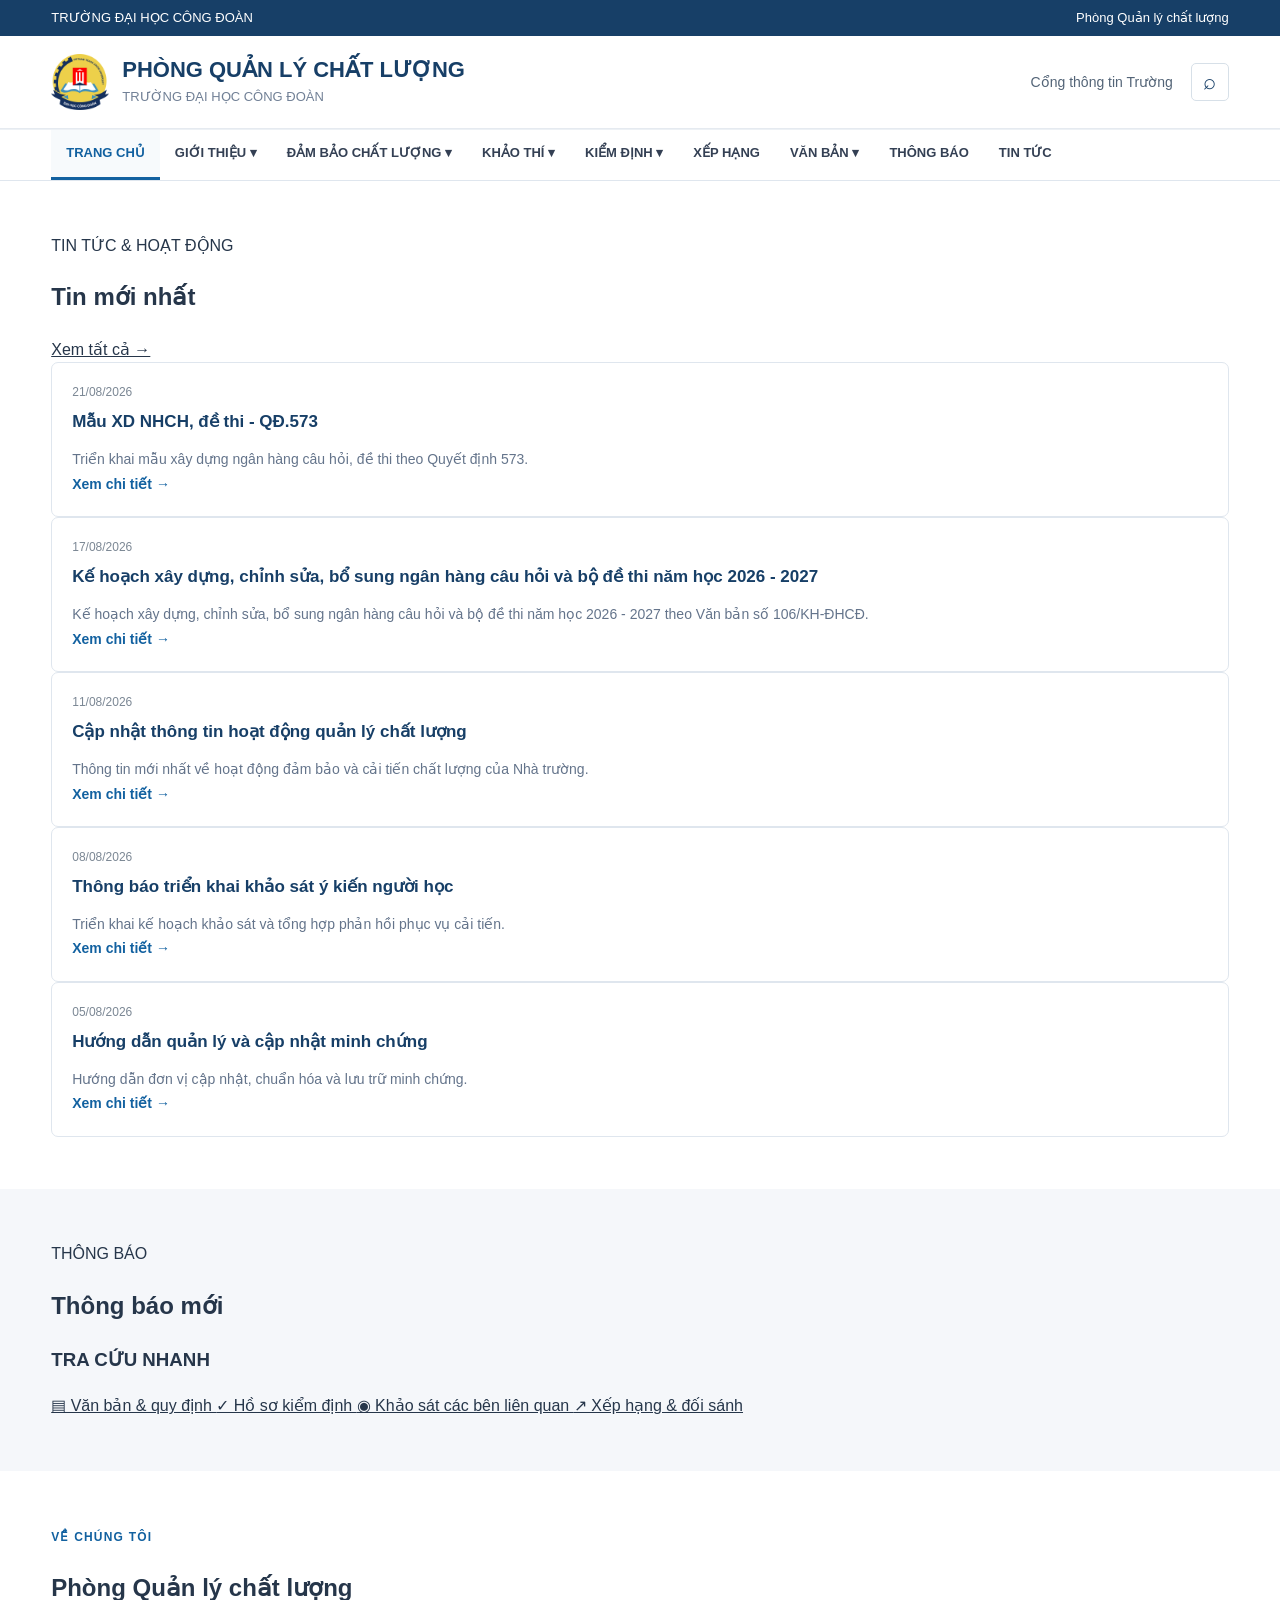
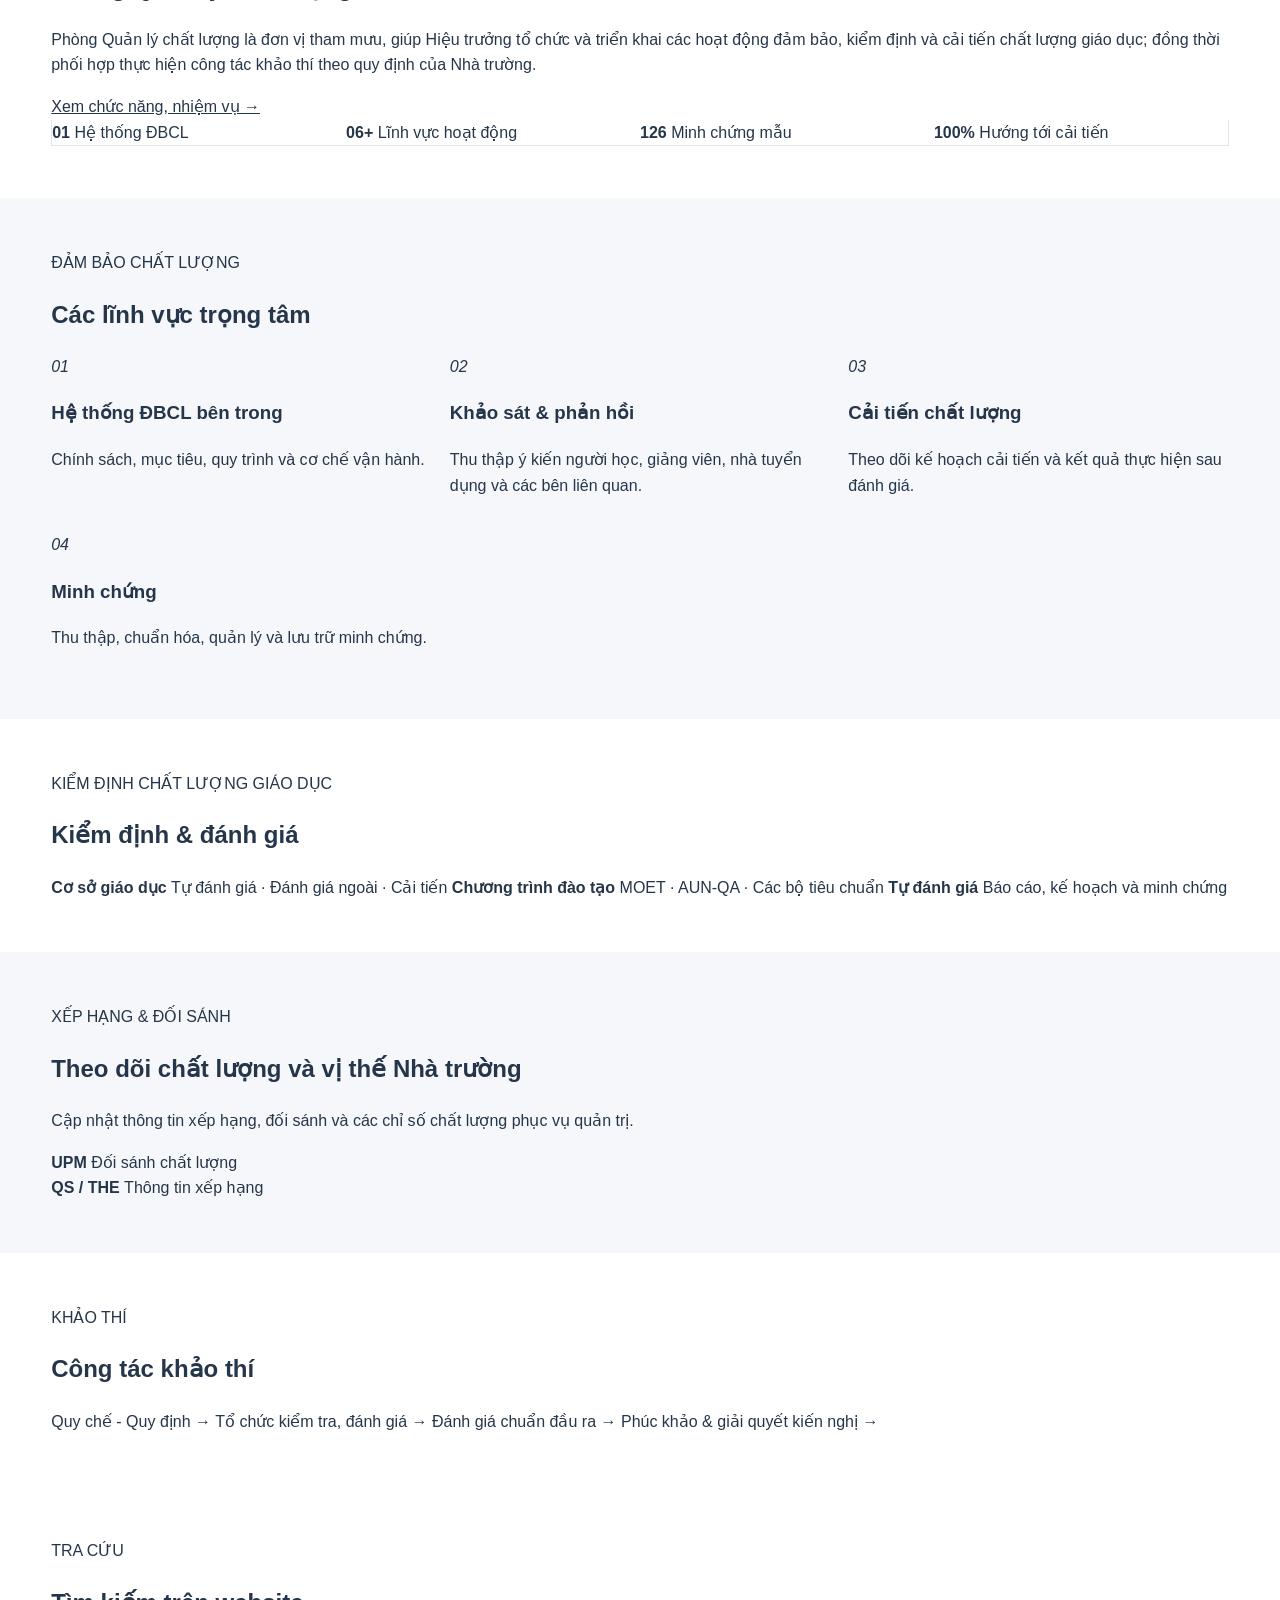
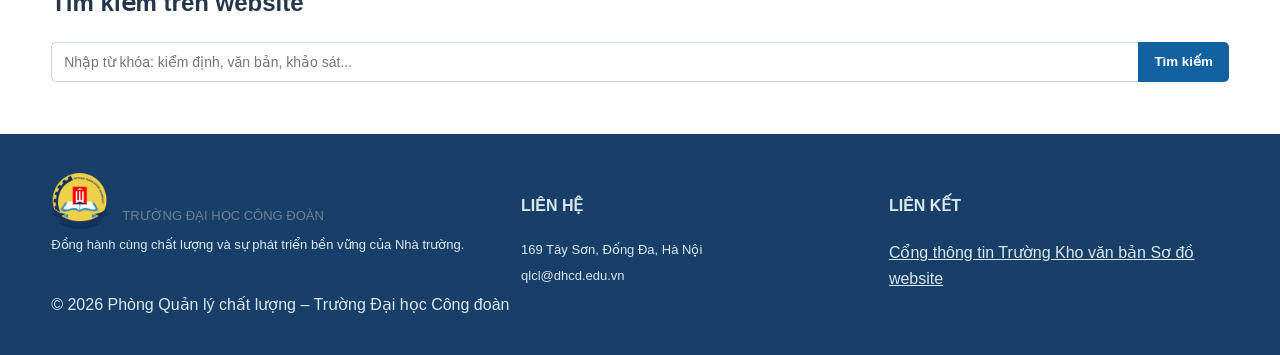
==== commit 06f80455: "Update index.html" ====
--- a/index.html
+++ b/index.html
@@ -220,56 +220,6 @@
 
 
 <!-- HERO -->
-<section class="hero">
-
-    <div class="container hero-inner">
-
-        <div>
-
-            <div class="crumb">
-                PHÒNG QUẢN LÝ CHẤT LƯỢNG
-            </div>
-
-            <h1>
-                Đảm bảo chất lượng
-                <br>
-                <span>Đổi mới &amp; Cải tiến</span>
-            </h1>
-
-            <p>
-                Đồng hành cùng Nhà trường xây dựng văn hóa chất lượng,
-                nâng cao trải nghiệm người học và phát triển bền vững.
-            </p>
-
-            <a class="hero-btn" href="#gioi-thieu">
-                Tìm hiểu về Phòng →
-            </a>
-
-        </div>
-
-
-        <div class="hero-card">
-
-            <img
-                class="hero-logo"
-                src="assets/logo-truong-dai-hoc-cong-doan.webp"
-                alt="Logo Trường Đại học Công đoàn"
-            >
-
-            <b>
-                QUẢN LÝ CHẤT LƯỢNG
-            </b>
-
-            <span>
-                Minh bạch · Khách quan · Cải tiến
-            </span>
-
-        </div>
-
-    </div>
-
-</section>
-
 
 <main>
 <!-- TIN TỨC -->
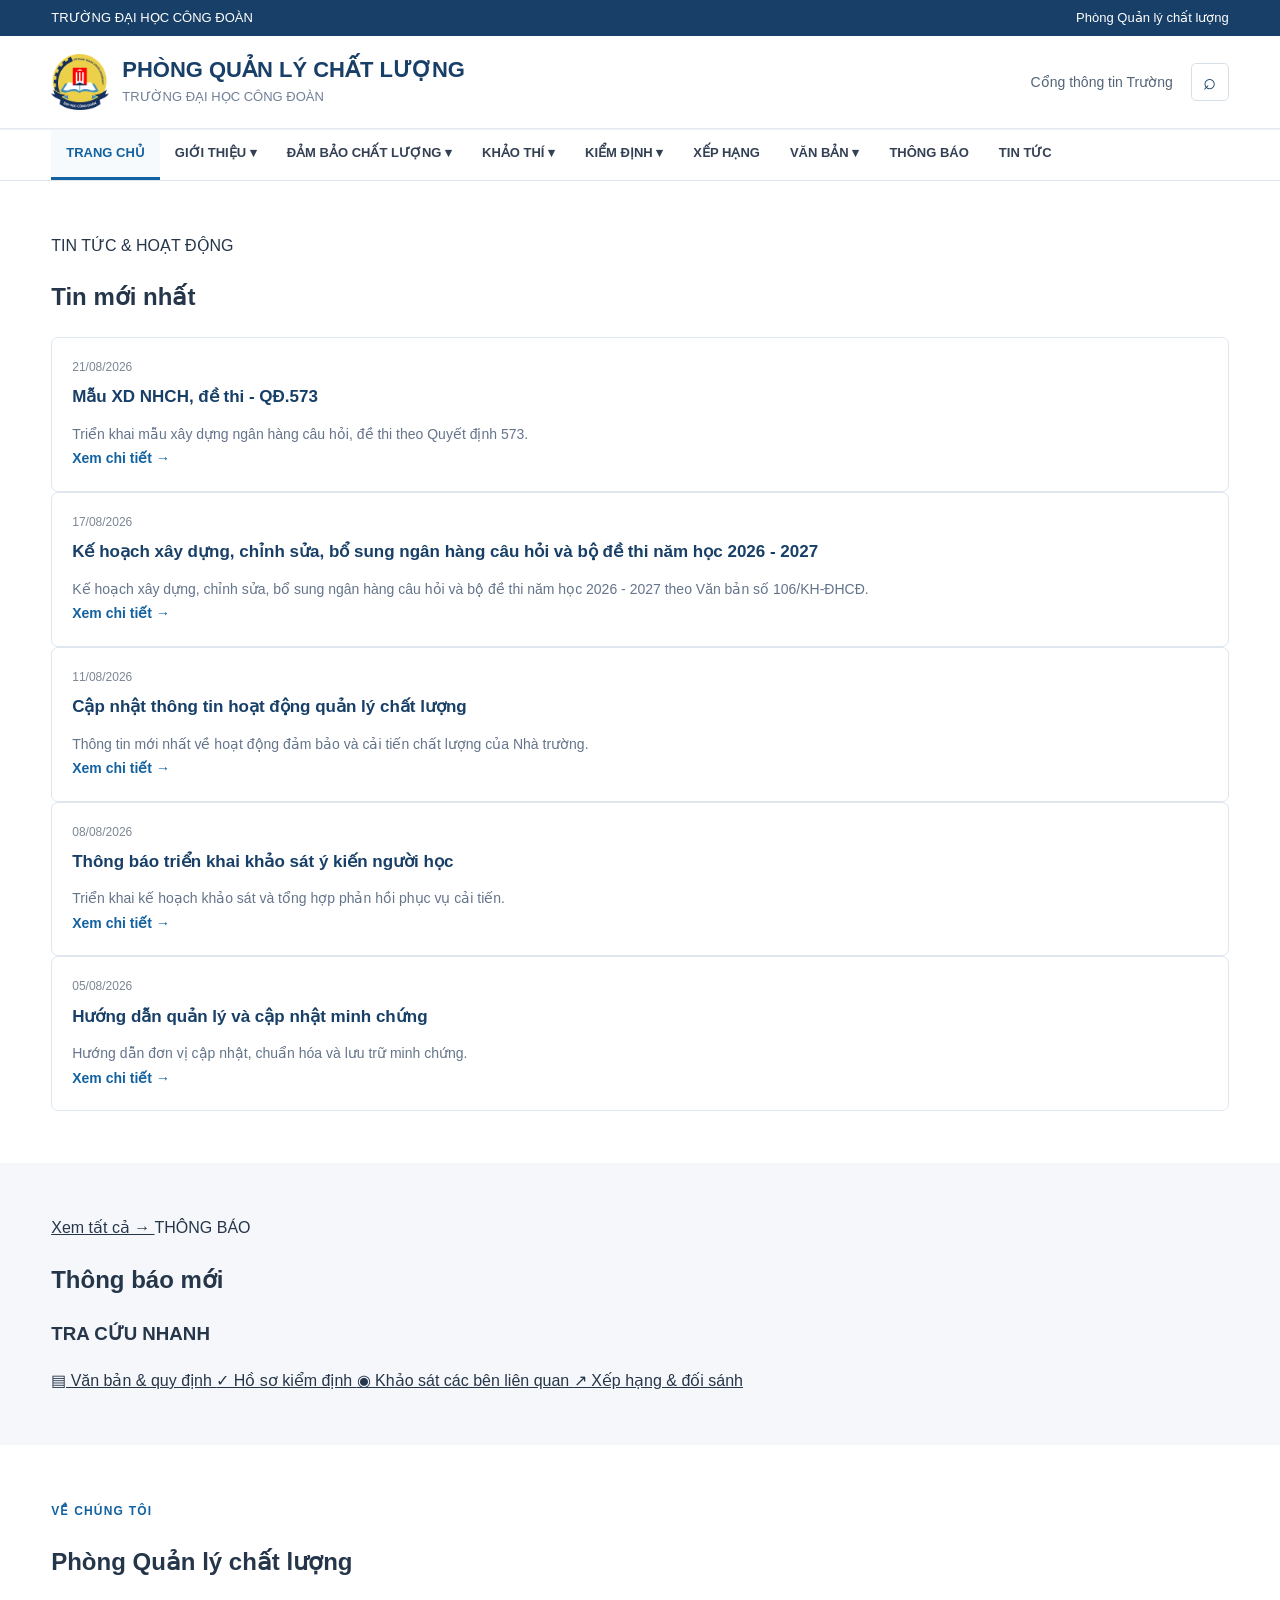
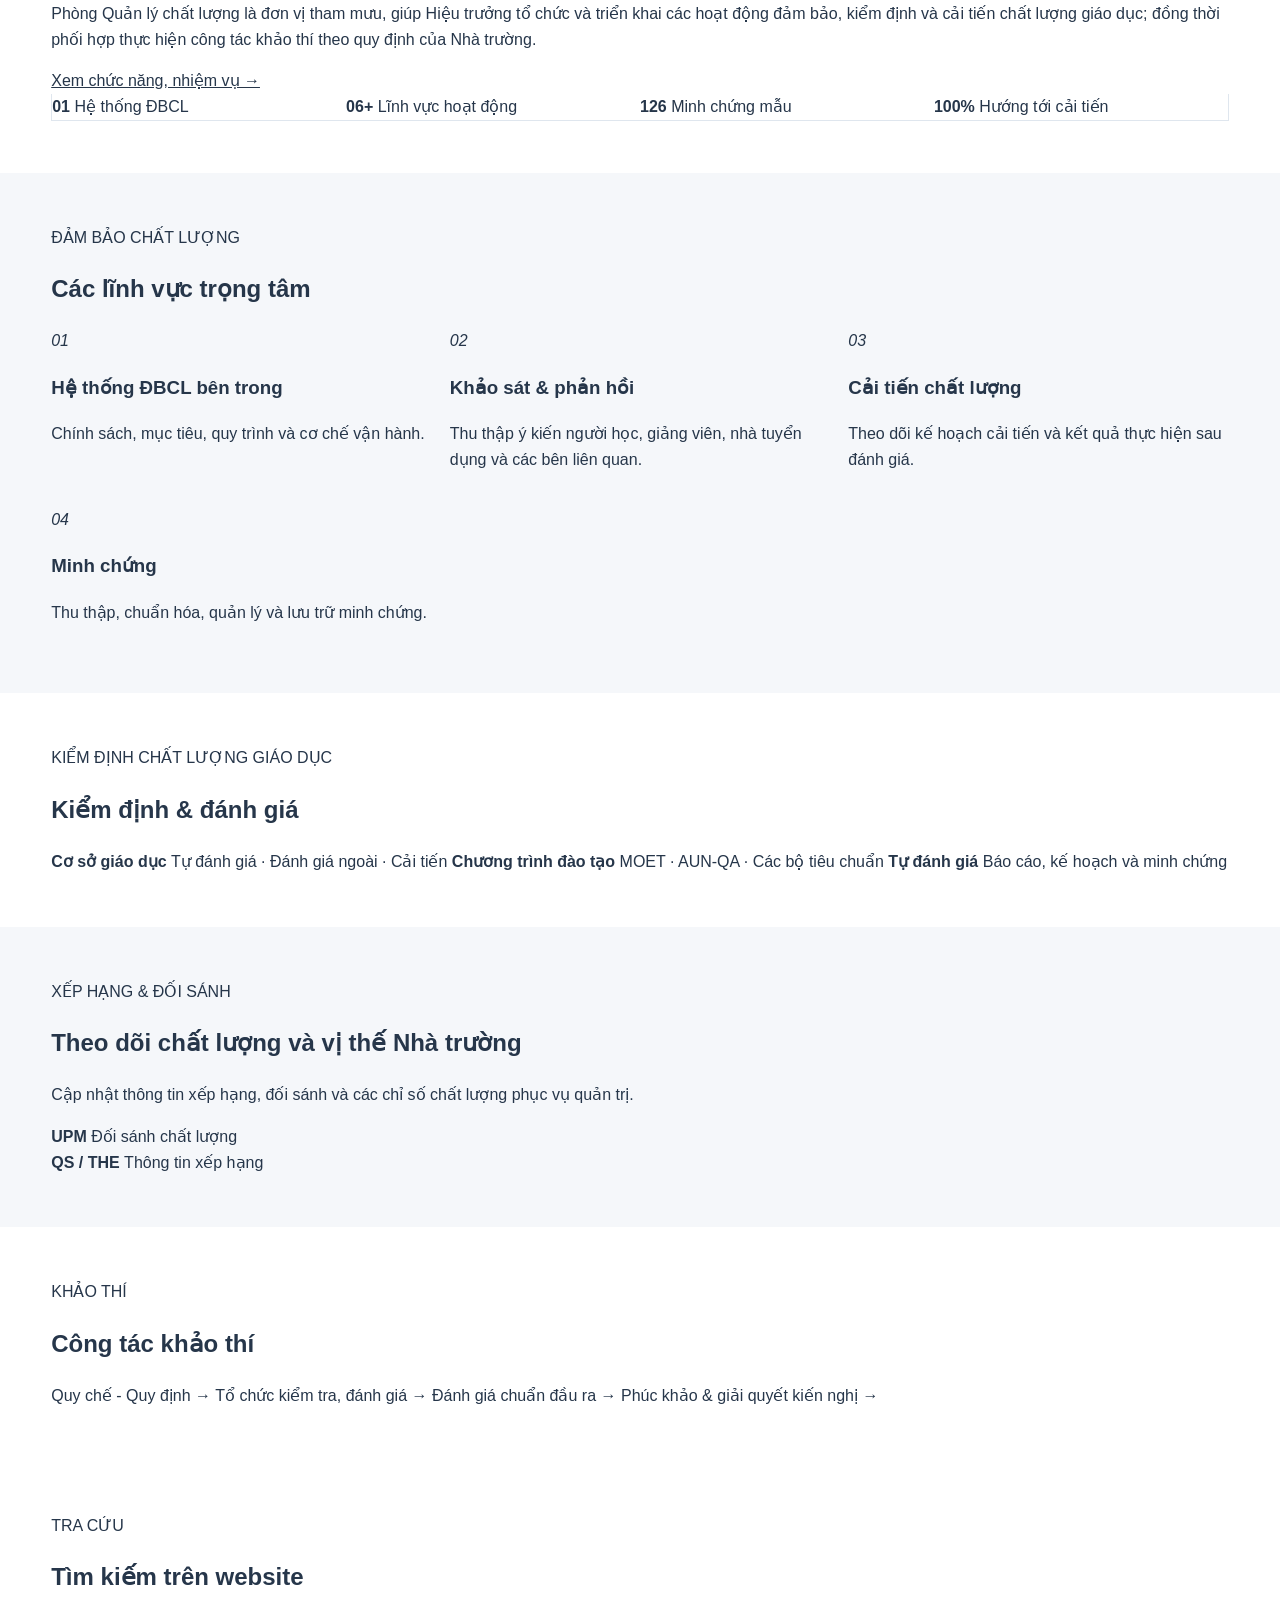
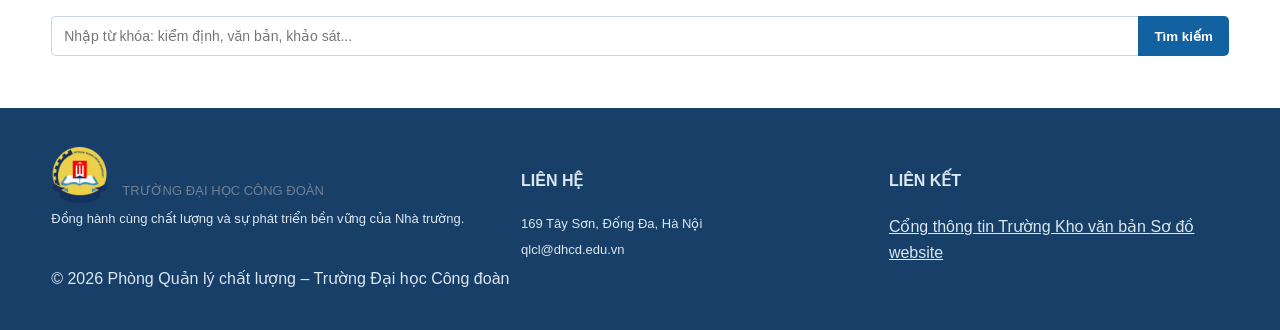
==== commit 9e448561: "Update index.html" ====
--- a/index.html
+++ b/index.html
@@ -240,11 +240,6 @@
                 </h2>
 
             </div>
-
-            <a href="#">
-                Xem tất cả →
-            </a>
-
         </div>
 
 
@@ -265,7 +260,9 @@
             <div class="section-title compact">
 
                 <div>
-
+          <a href="#">
+                Xem tất cả →
+            </a>
                     <span>
                         THÔNG BÁO
                     </span>
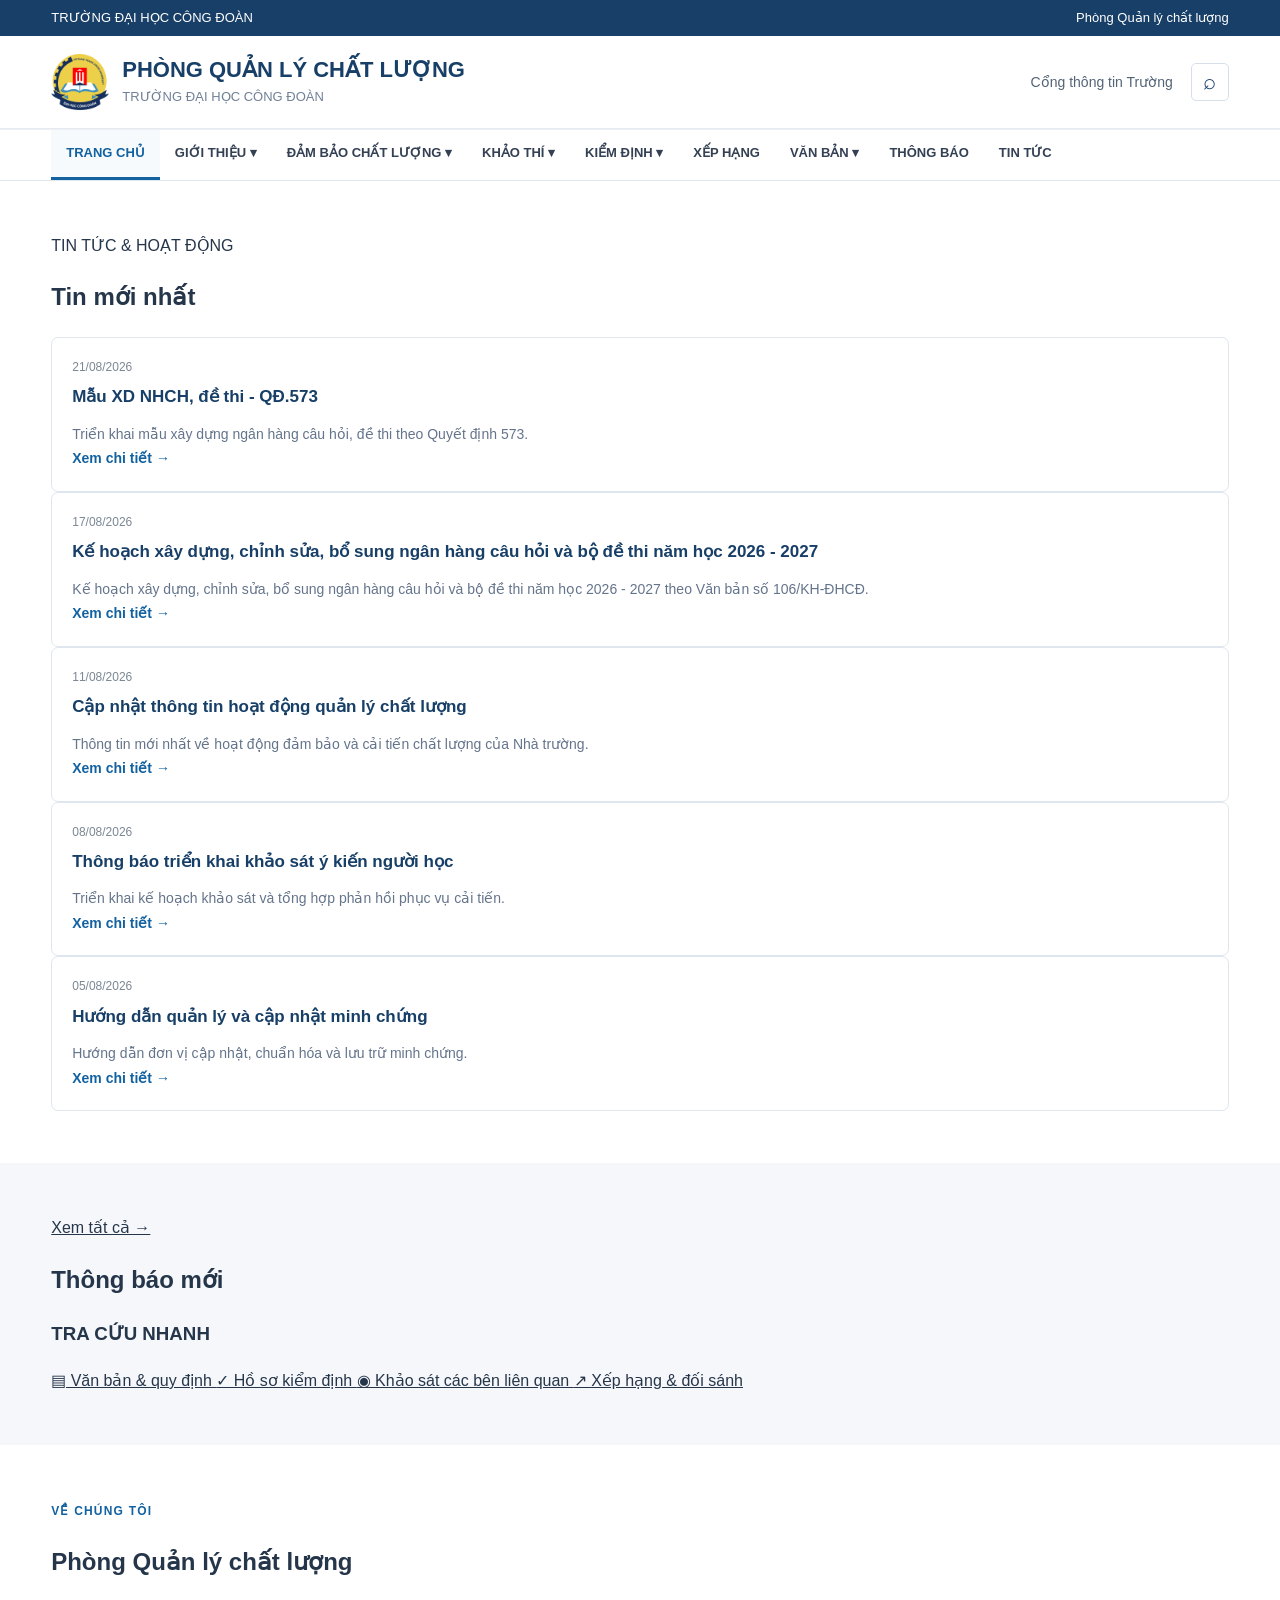
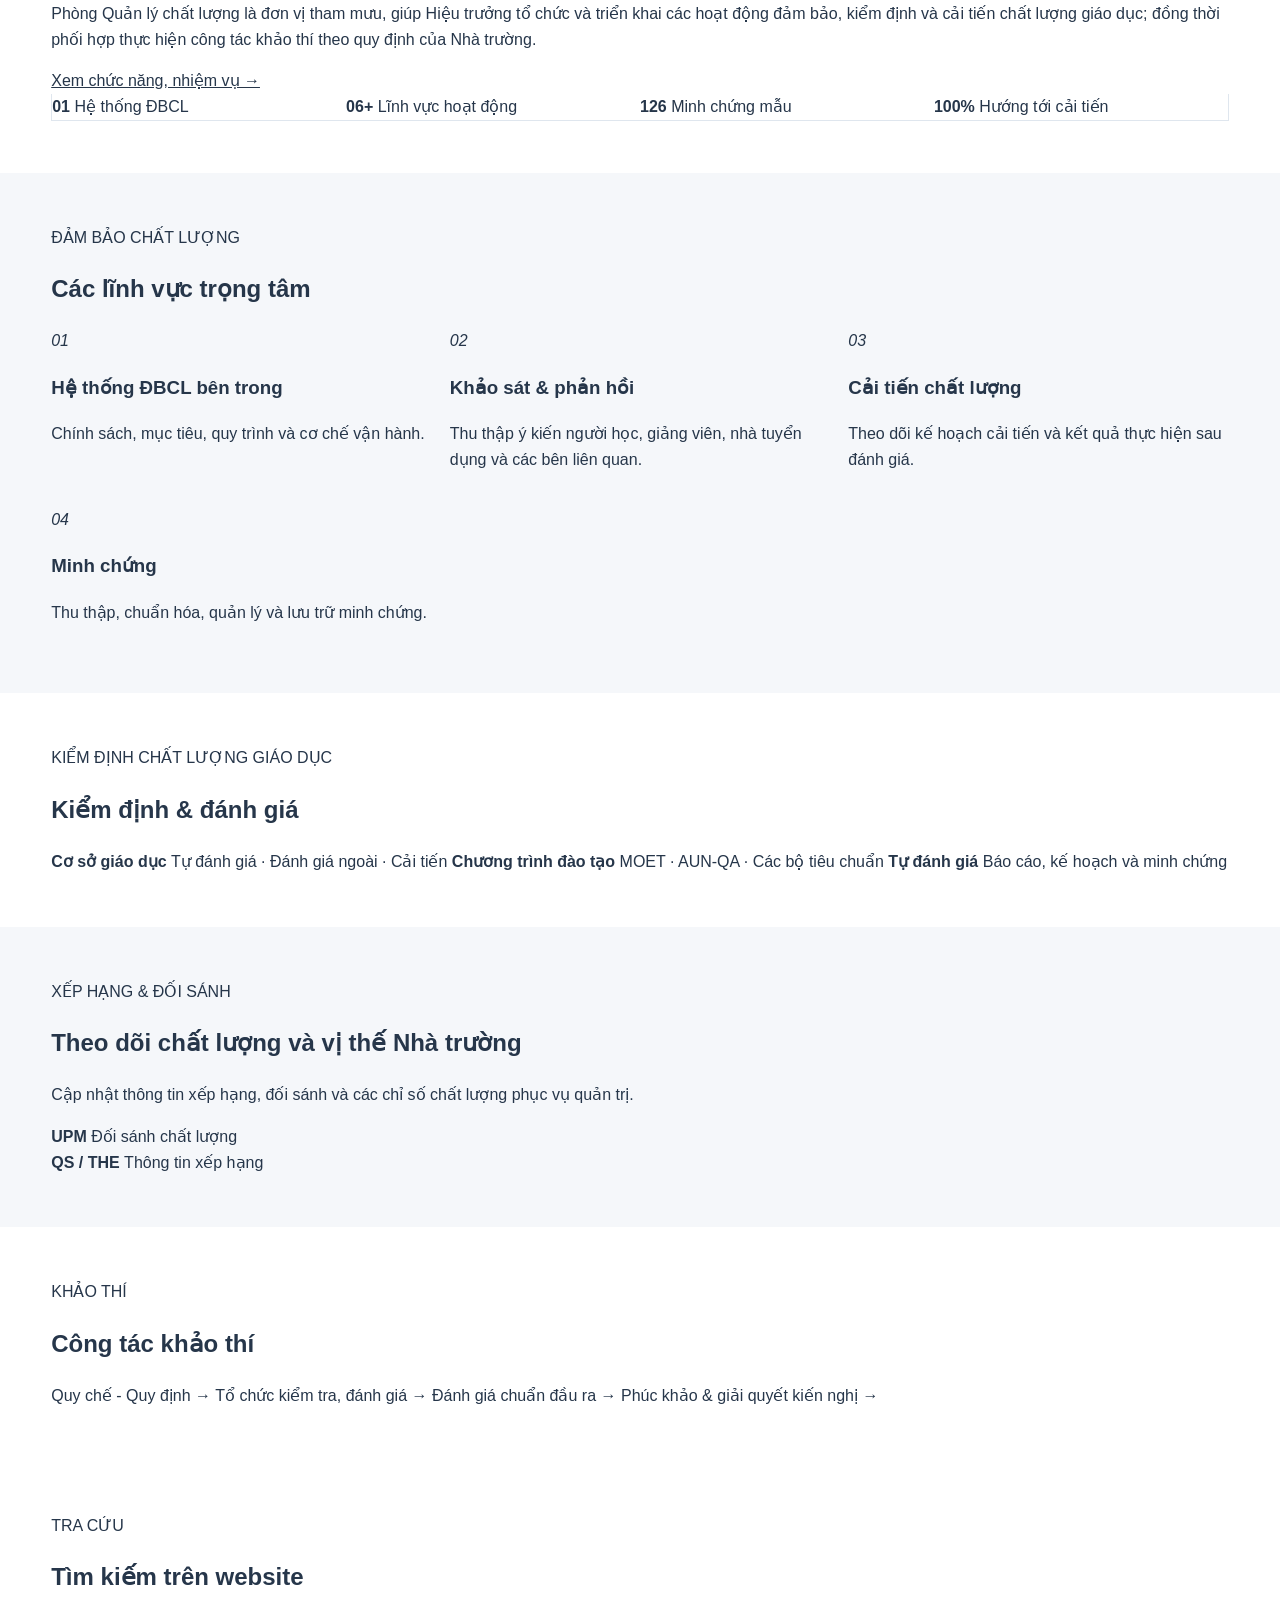
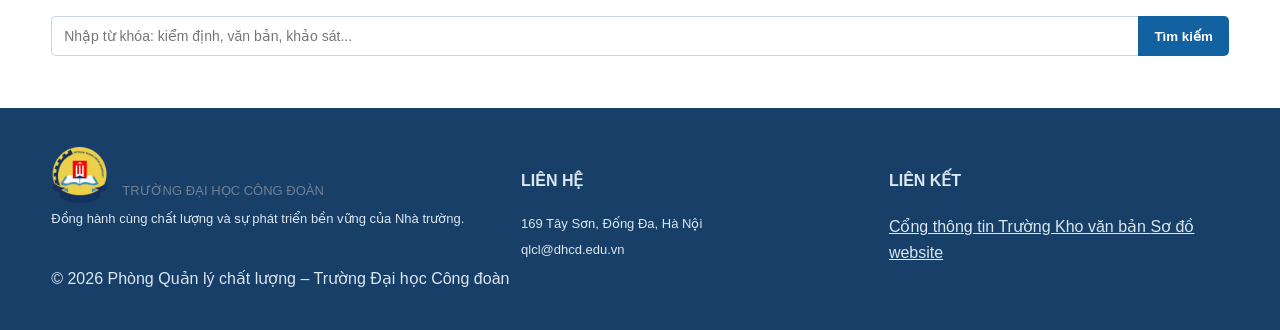
==== commit 69582170: "Update index.html" ====
--- a/index.html
+++ b/index.html
@@ -260,12 +260,11 @@
             <div class="section-title compact">
 
                 <div>
+
+                    
           <a href="#">
                 Xem tất cả →
             </a>
-                    <span>
-                        THÔNG BÁO
-                    </span>
 
                     <h2>
                         Thông báo mới
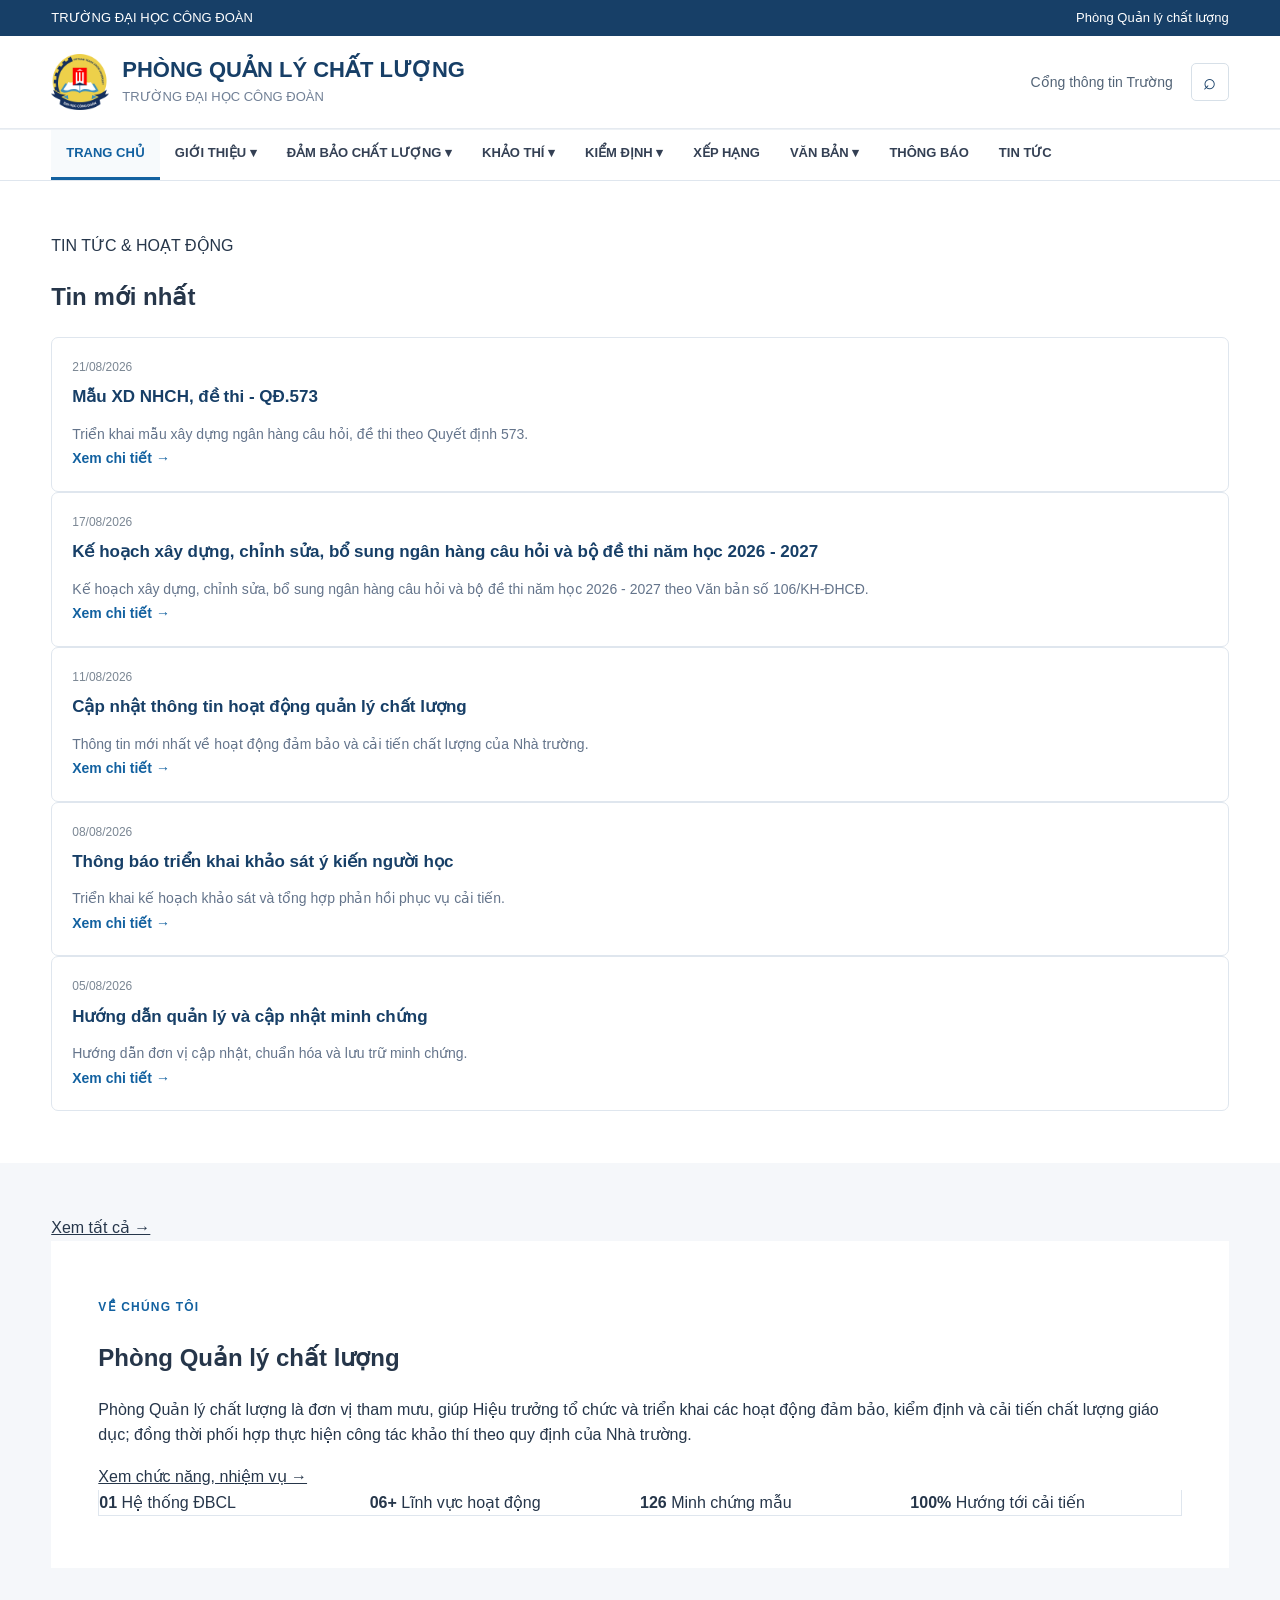
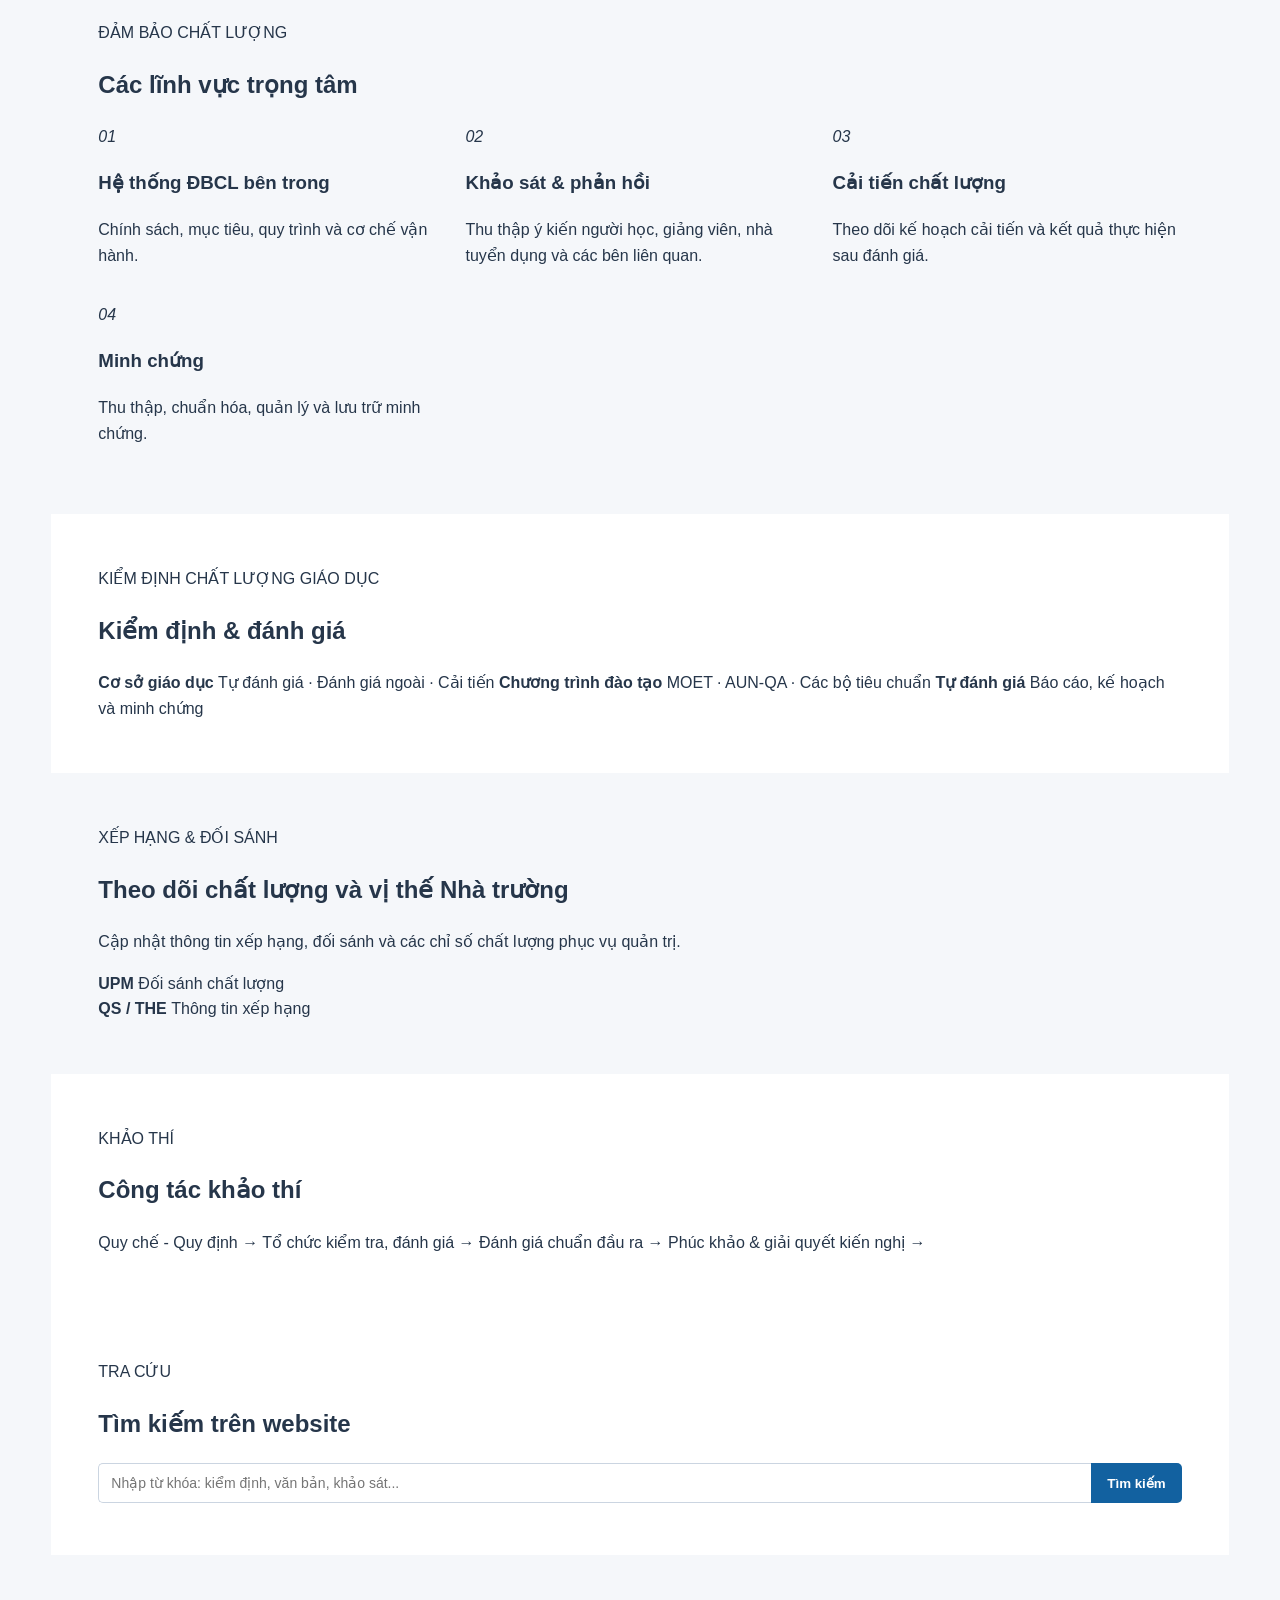
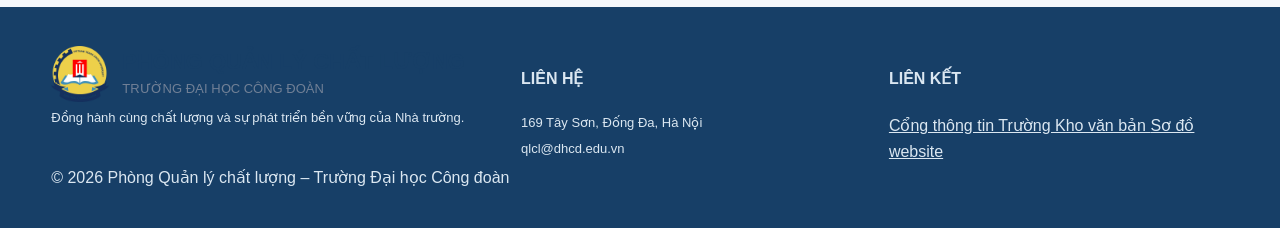
==== commit a0a66d04: "Update index.html" ====
--- a/index.html
+++ b/index.html
@@ -265,52 +265,6 @@
           <a href="#">
                 Xem tất cả →
             </a>
-
-                    <h2>
-                        Thông báo mới
-                    </h2>
-
-                </div>
-
-            </div>
-
-
-            <div
-                class="notice-list"
-                id="noticeList">
-            </div>
-
-        </div>
-
-
-        <aside class="side-box">
-
-            <h3>
-                TRA CỨU NHANH
-            </h3>
-
-            <a href="van-ban.html">
-                ▤ Văn bản & quy định
-            </a>
-
-            <a href="#kiem-dinh">
-                ✓ Hồ sơ kiểm định
-            </a>
-
-            <a href="#dbcl">
-                ◉ Khảo sát các bên liên quan
-            </a>
-
-            <a href="#xep-hang">
-                ↗ Xếp hạng & đối sánh
-            </a>
-
-        </aside>
-
-    </div>
-
-</section>
-
 
 <!-- GIỚI THIỆU -->
 <section id="gioi-thieu" class="section">
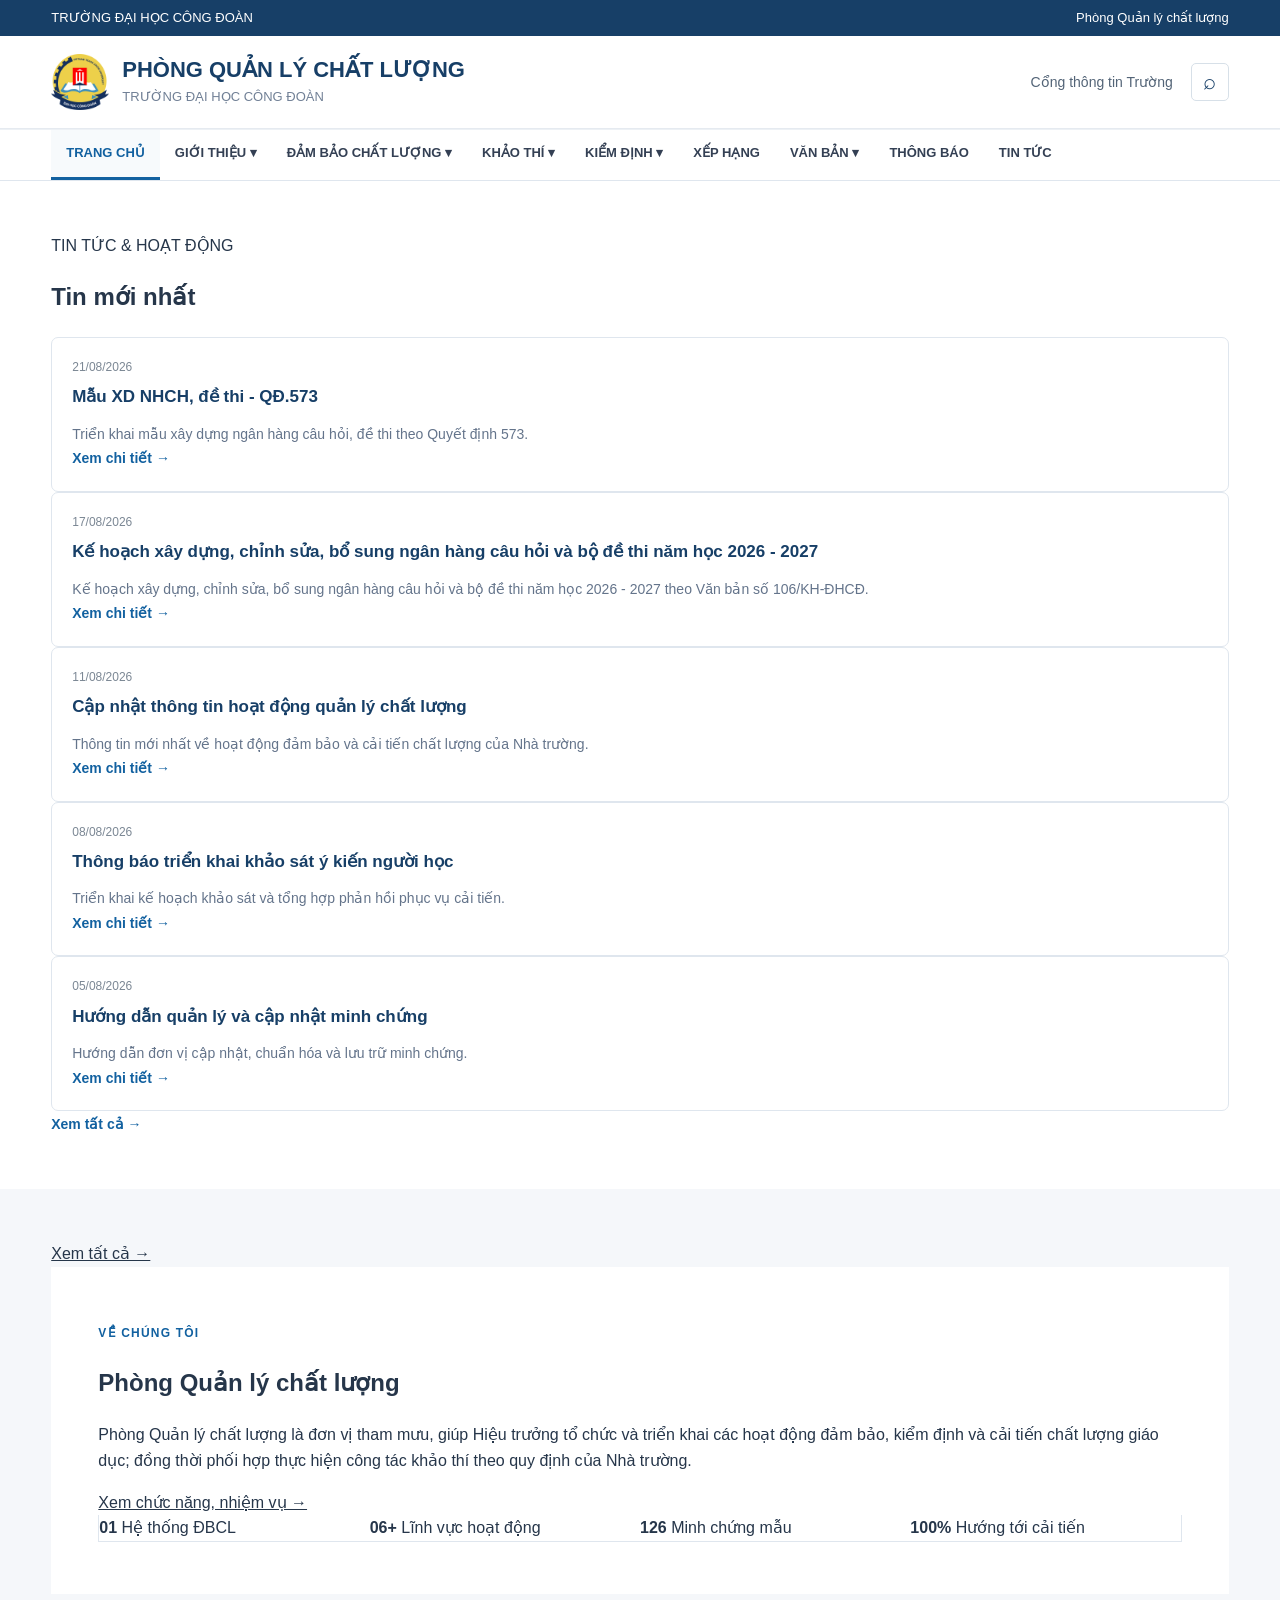
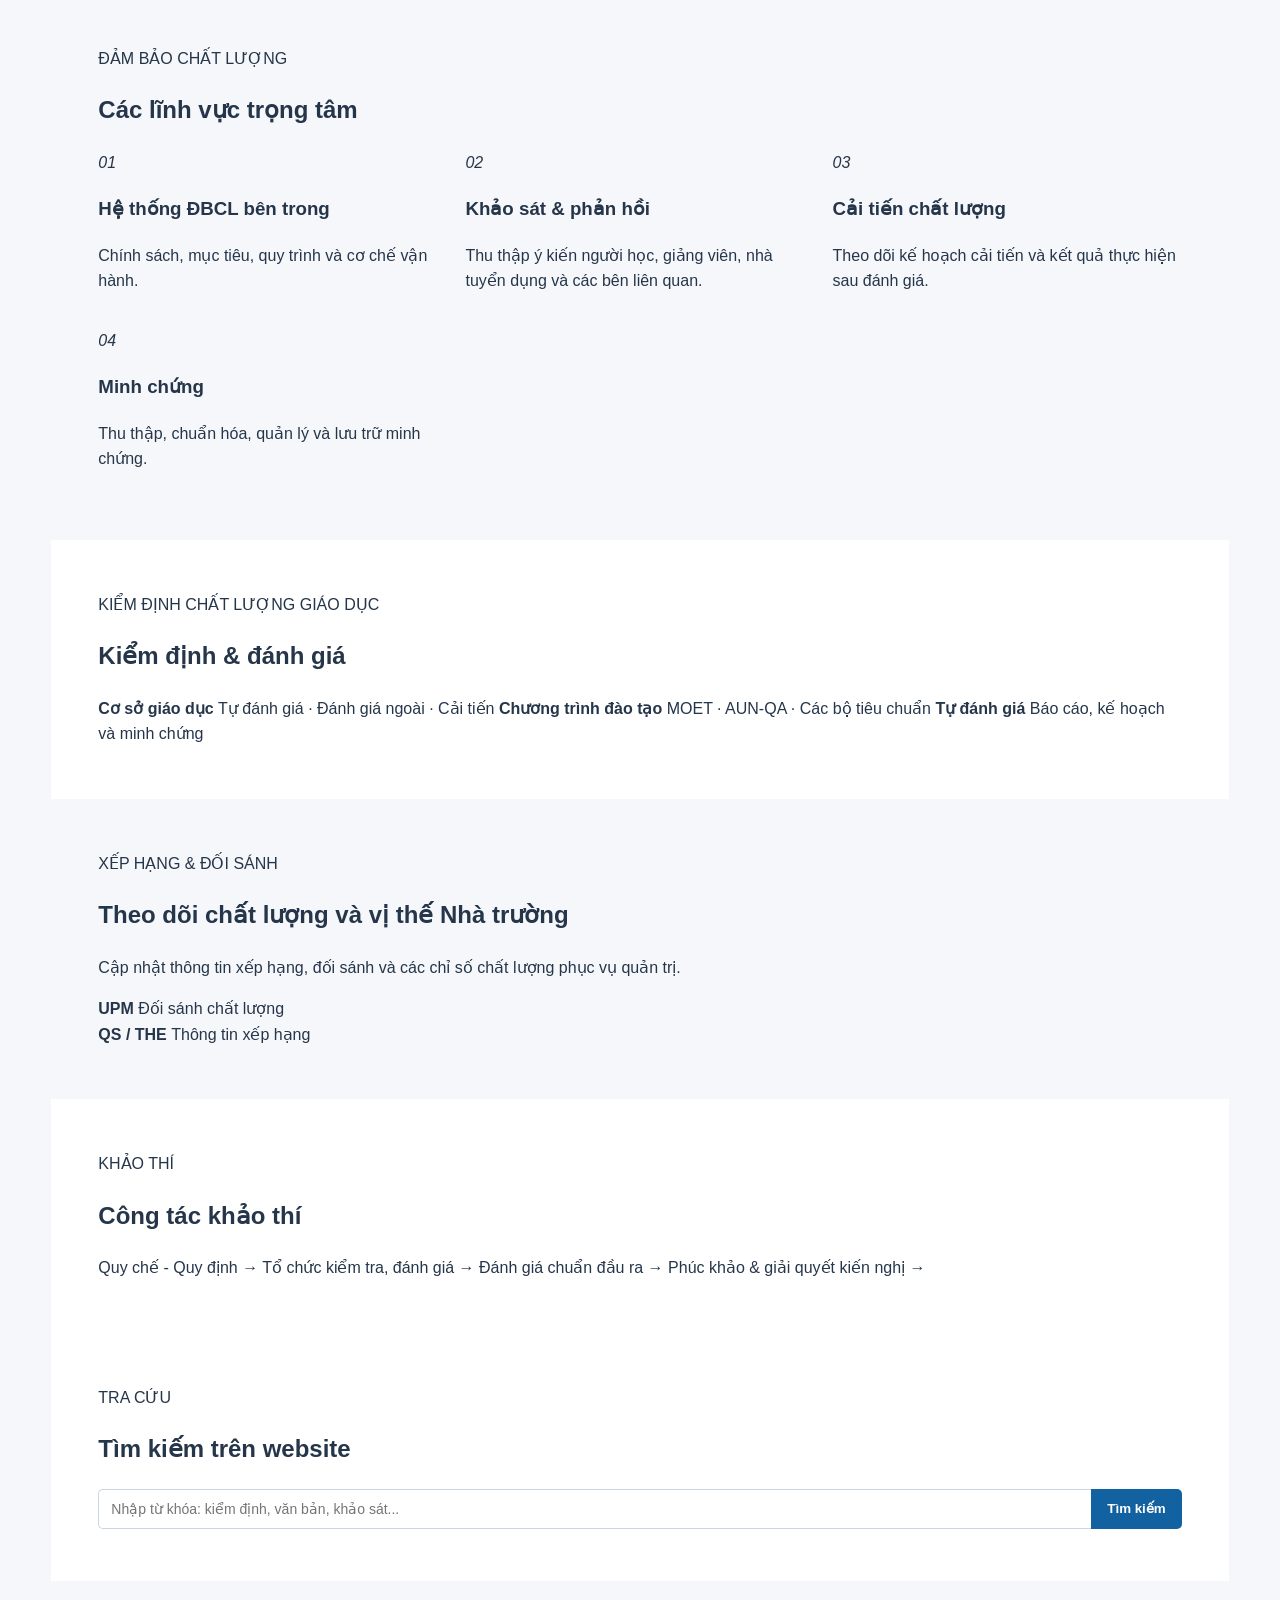
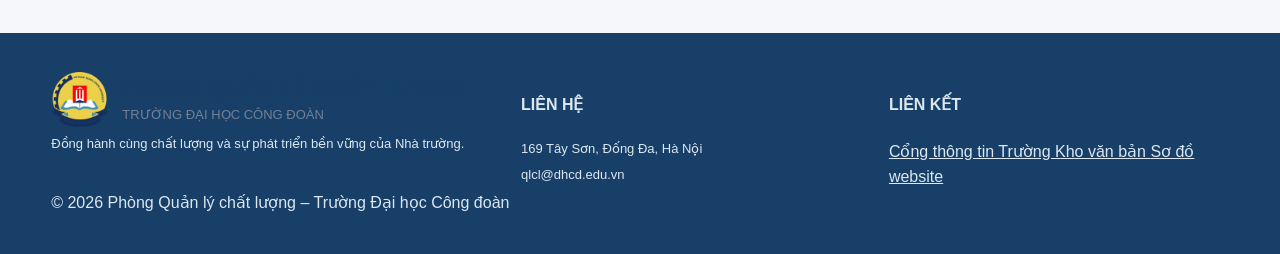
==== commit 46bd6028: "Update index.html" ====
--- a/index.html
+++ b/index.html
@@ -244,7 +244,9 @@
 
 
         <div class="news-grid" id="newsList"></div>
-
+<a class="view-all" href="#">
+    Xem tất cả →
+</a>
     </div>
 
 </section>
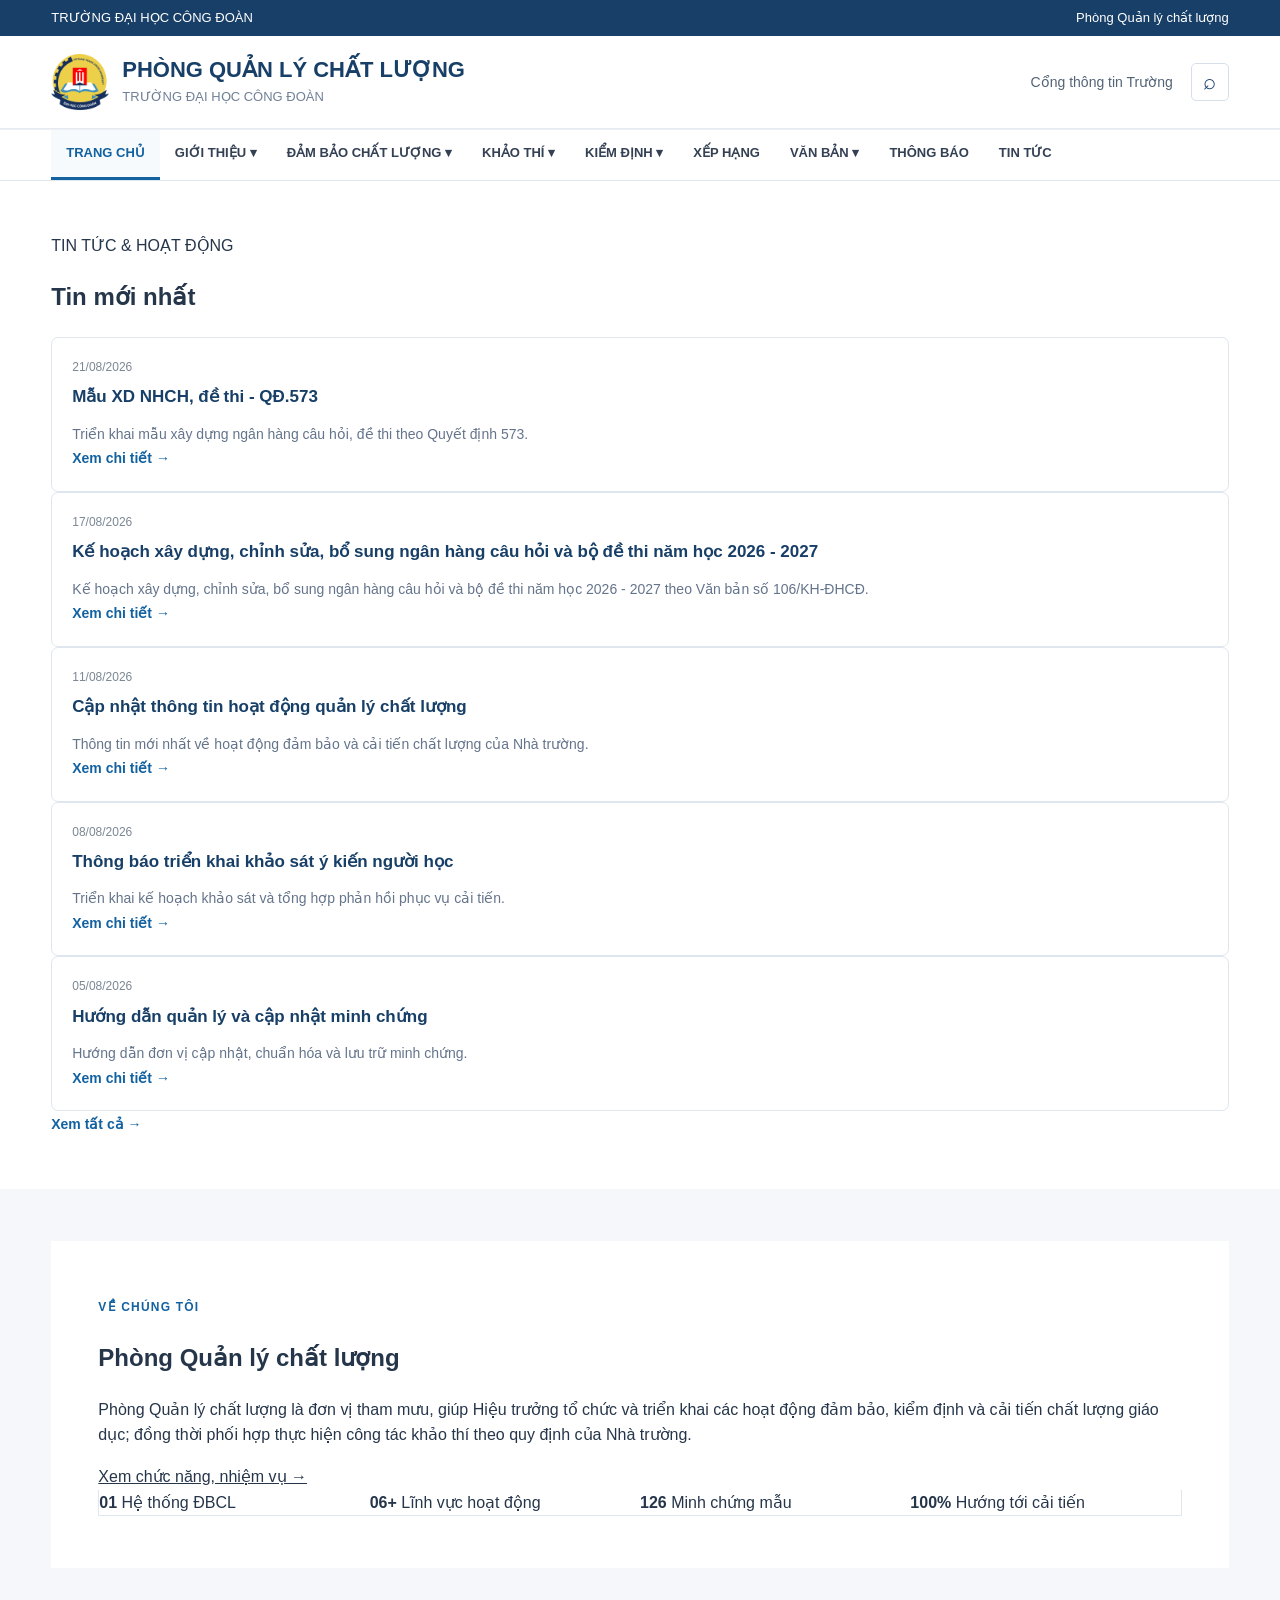
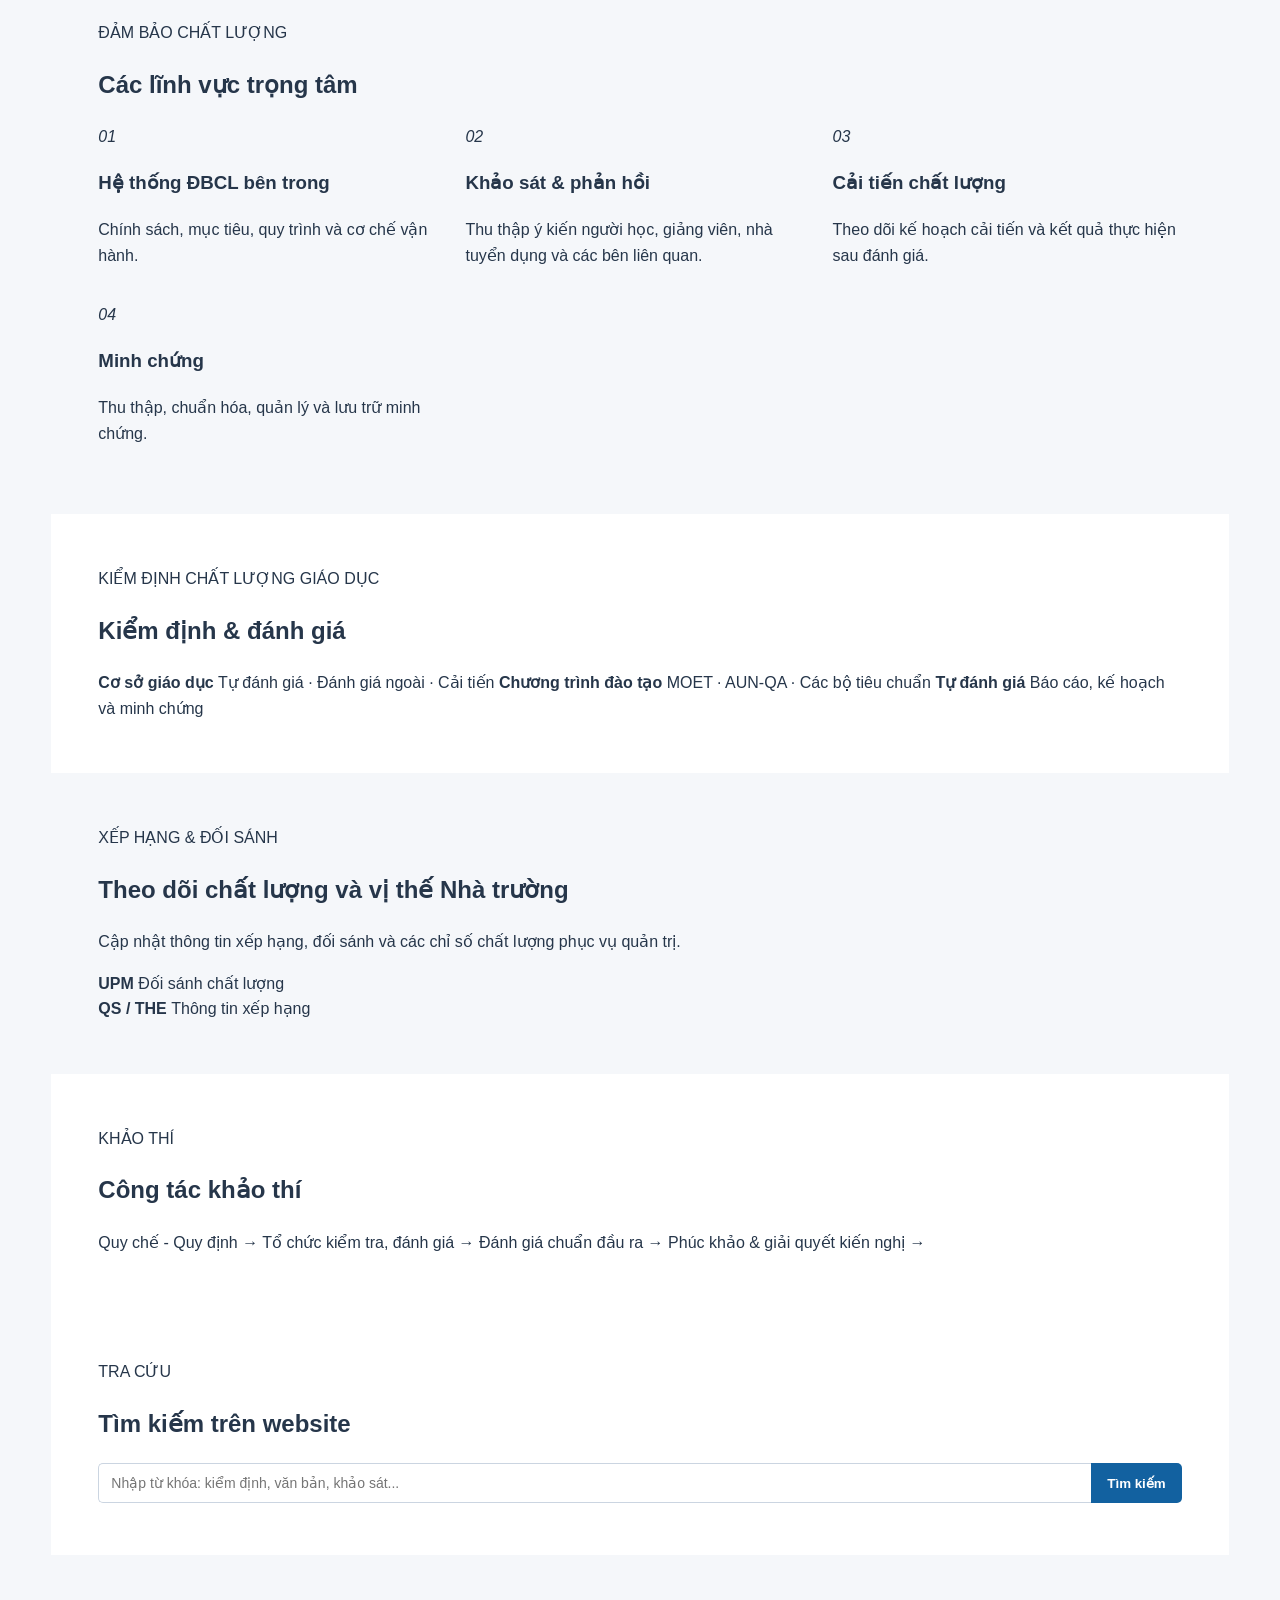
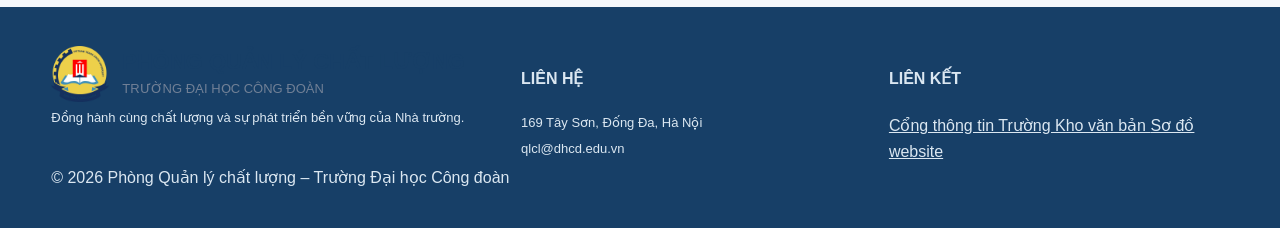
==== commit a96b35ce: "Update index.html" ====
--- a/index.html
+++ b/index.html
@@ -262,12 +262,6 @@
             <div class="section-title compact">
 
                 <div>
-
-                    
-          <a href="#">
-                Xem tất cả →
-            </a>
-
 <!-- GIỚI THIỆU -->
 <section id="gioi-thieu" class="section">
 
